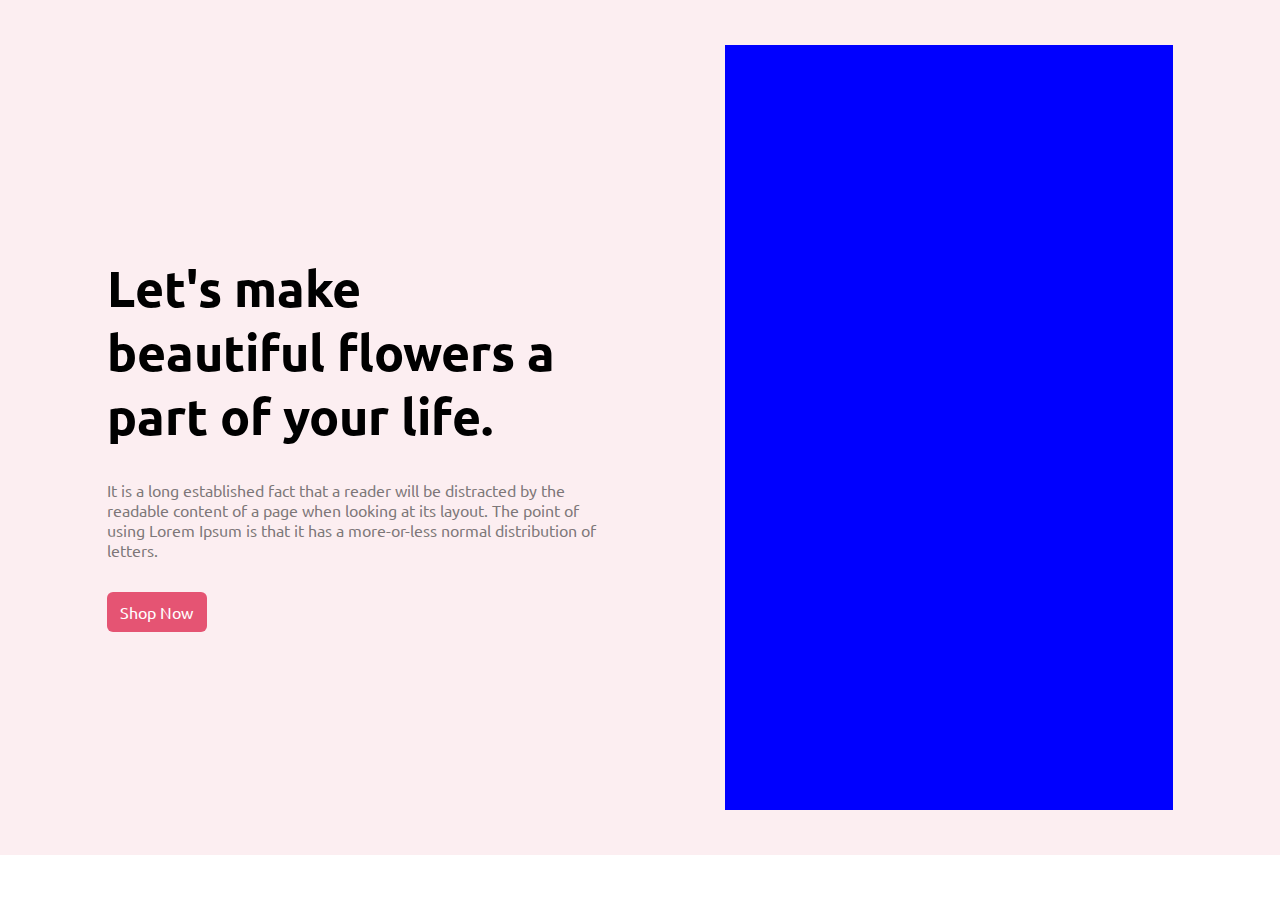
==== index.html @ 4dd1808a "header section one box completed" ====
<!DOCTYPE html>
<html lang="en">
<head>
    <meta charset="UTF-8">
    <meta name="viewport" content="width=device-width, initial-scale=1.0">
    <title>Document</title>
    <link rel="stylesheet" href="style.css">
</head>
<body>
    <!-- header starts from here -->
    <header>
        <div id="header_section">

            <div class="header_box1">
                <h1>Let's make <br> beautiful flowers a <br> part of your life.</h1>
                <p class="color_primary">It is a long established fact that a reader will be distracted by the readable content of a page when looking at its layout. The point of using Lorem Ipsum is that it has a more-or-less normal distribution of letters.</p>
                <button>Shop Now</button>
            </div>

            <div class="header_box2">

            </div>

        </div>
    </header>

    <main></main>

    <footer></footer>
</body>
</html>
---- style.css ----
/* resetting margin, padding and family */
@import url('https://fonts.googleapis.com/css2?family=Ubuntu&display=swap');
*{
    margin: 0;
    padding: 0;
    font-family: 'Ubuntu',sans-serif;
}
.color_primary{
    color: #27272799;
}

/* header_section styles */
#header_section{
    height: 95vh;
    background-color: #E554731A;
    display: flex;
    flex-direction: row;
    align-items: center;
    justify-content: space-evenly;
}
.header_box1{
    height: 70vh;
    width: 40vw;
    display: flex;
    flex-direction: column;
    justify-content: center;
}
.header_box1 h1{
    font-size: 50px;
}
.header_box1 h1,p,button{
    margin-top: 2rem;
}
.header_box1 button{
    width: 100px;
    height: 40px;
    background-color: #E55473;
    color: white;
    border: 0;
    font-size: 1rem;
    border-radius: 6px;
}
.header_box2{
    background-color: blue;
    height: 85vh;
    width: 35vw;
}
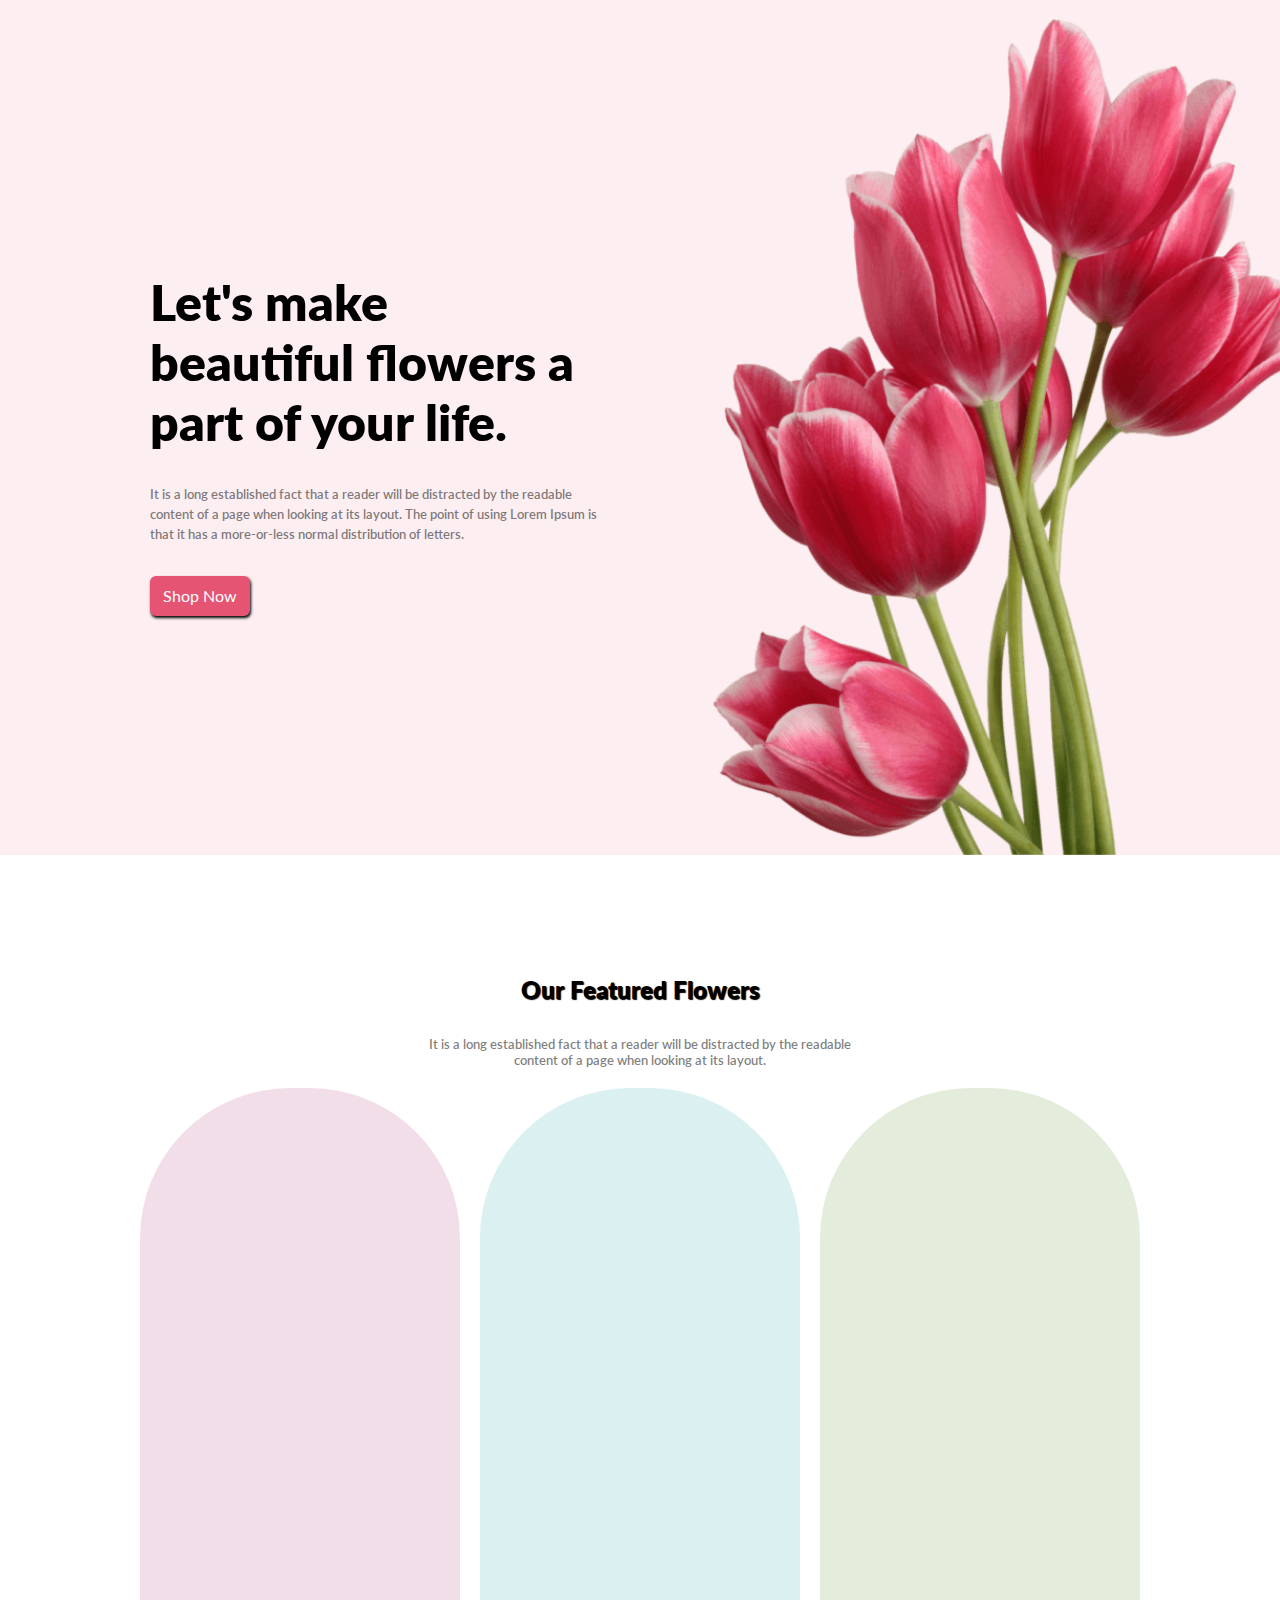
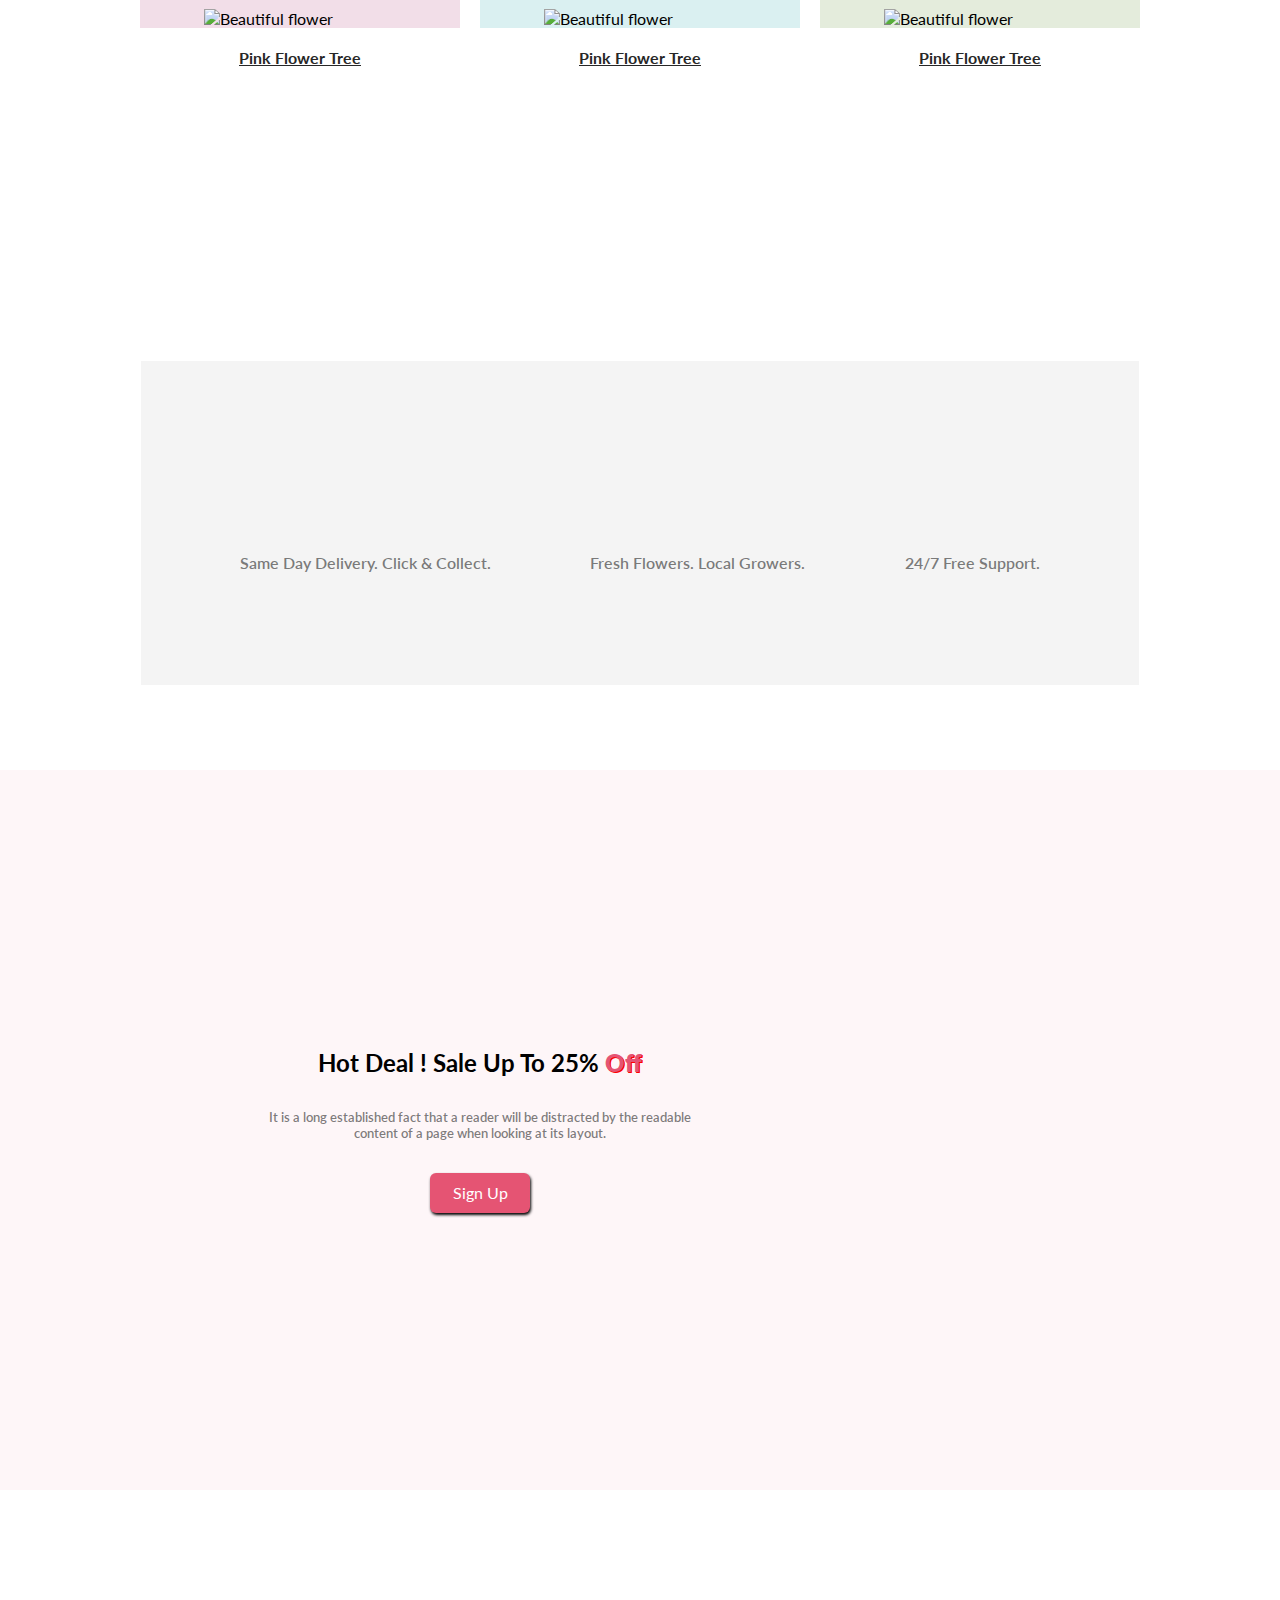
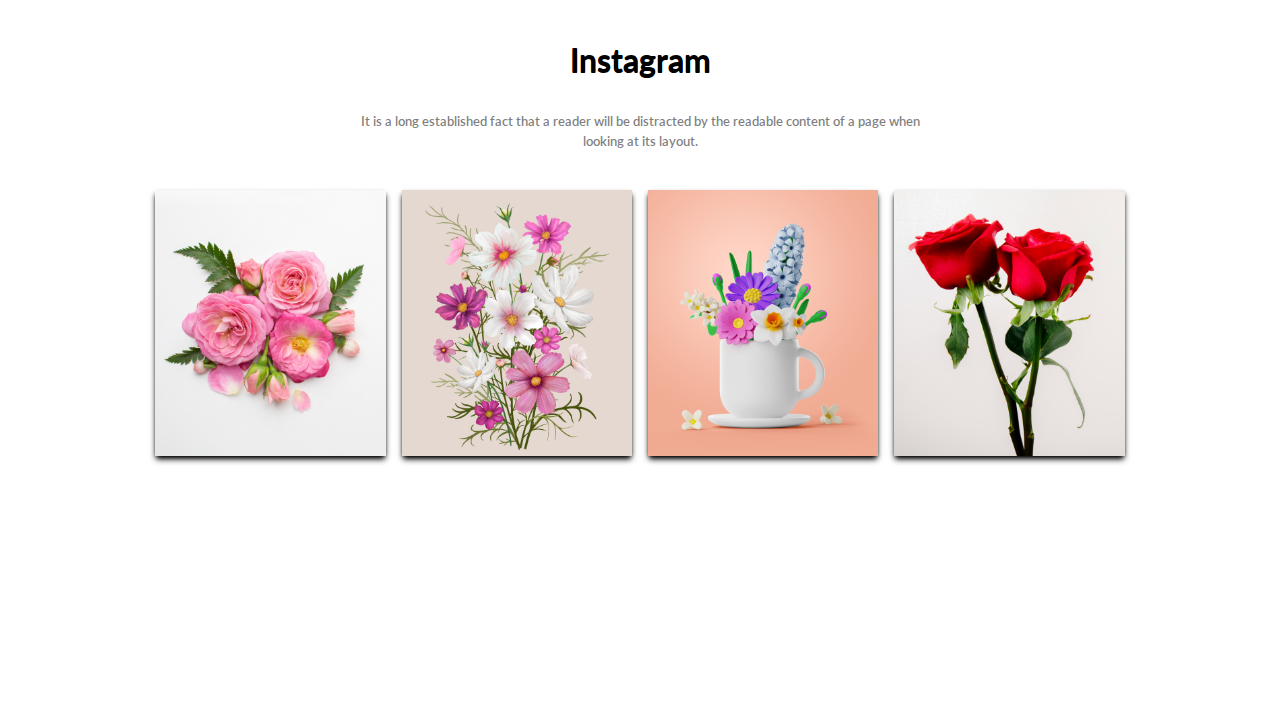
==== commit 0ef2d295: "instagram section design completed" ====
--- a/index.html
+++ b/index.html
@@ -1,11 +1,13 @@
 <!DOCTYPE html>
 <html lang="en">
+
 <head>
     <meta charset="UTF-8">
     <meta name="viewport" content="width=device-width, initial-scale=1.0">
-    <title>Document</title>
+    <title>The Flower Empire: A World of Extraordinary Blooms</title>
     <link rel="stylesheet" href="style.css">
 </head>
+
 <body>
     <!-- header starts from here -->
     <header>
@@ -13,19 +15,122 @@
 
             <div class="header_box1">
                 <h1>Let's make <br> beautiful flowers a <br> part of your life.</h1>
-                <p class="color_primary">It is a long established fact that a reader will be distracted by the readable content of a page when looking at its layout. The point of using Lorem Ipsum is that it has a more-or-less normal distribution of letters.</p>
-                <button>Shop Now</button>
+                <p class="color_primary">It is a long established fact that a reader will be distracted by the readable
+                    content of a page when looking at its layout. The point of using Lorem Ipsum is that it has a
+                    more-or-less normal distribution of letters.</p>
+                <button class="btn">Shop Now</button>
             </div>
 
             <div class="header_box2">
-
+                <img src="./flower Asset/headerimg1.png" alt="beautiful flower">
             </div>
 
         </div>
     </header>
+    <!-- header section ends here -->
 
-    <main></main>
+    <main>
+        <!-- features section starts here -->
+        <section id="features_section">
+            
+            <div class="frature_heading">
+                <h2>Our Featured Flowers</h2>
+                <p class="color_primary">It is a long established fact that a reader will be distracted by the readable
+                    content of a page when looking at its layout.</p>
+            </div>
+
+            <div class="show_flower">
+
+                <div>
+                    <div class="flower_box img_bg_one">
+                        <img src="./flower Asset/flower1.png" alt="Beautiful flower">
+                    </div>
+                    <h4>Pink Flower Tree</h4>
+                </div>
+
+                <div>
+                    <div class="flower_box img_bg_two">
+                        <img src="./flower Asset/flower2.png" alt="Beautiful flower">
+                    </div>
+                    <h4>Pink Flower Tree</h4>
+                </div>
+
+                <div>
+                    <div class="flower_box img_bg_three">
+                        <img src="./flower Asset/flower3.png" alt="Beautiful flower">
+                    </div>
+                    <h4>Pink Flower Tree</h4>
+                </div>
+
+            </div>
+
+        </section>
+        <!-- features section ends here -->
+
+        <!-- customer care section starts here -->
+        <section id="customar_care_section">
+
+            <div class="customer_care_parent">
+
+                <div class="customer_inner_div">
+                    <img src="./flower Asset/customar_care01.png" alt="">
+                    <p class="color_primary">Same Day Delivery. Click & Collect.</p>
+                </div>
+                <div class="customer_inner_div">
+                    <img src="./flower Asset/customer_care02.png" alt="">
+                    <p class="color_primary">Fresh Flowers. Local Growers.</p>
+                </div>
+                <div class="customer_inner_div">
+                    <img src="./flower Asset/customer_care03.png" alt="">
+                    <p class="color_primary">24/7 Free Support.</p>
+                </div>
+
+            </div>
+
+        </section>
+        <!-- customer care section ends here -->
+
+        <!-- hot del section starts here -->
+        <section id="hot_deal_section">
+            
+            <div class="hot_deal_box">
+                <h2>Hot Deal ! Sale Up To 25% <span class="radish_span">Off</span></h2>
+                <p class="color_primary">It is a long established fact that a reader will be distracted by the readable content of a page when looking at its layout.</p>
+                <button class="btn">Sign Up</button>
+            </div>
+            <div class="hot_deal_box2">
+                <img src="./flower Asset/hot_deal_rose.png" alt="">
+            </div>
+
+        </section>
+        <!-- hot deal section ends here -->
+
+        <section id="insta_section">
+
+            <div class="insta_header">
+                <h1>Instagram</h1>
+                <p class="color_primary">It is a long established fact that a reader will be distracted by the readable content of a page when looking at its layout.</p>
+            </div>
+
+            <div class="insta_flower_parent_box">
+                <div class="insta_flower_box">
+                    <img src="./flower Asset/insta_img01.png" alt="insta images">
+                </div>
+                <div class="insta_flower_box">
+                    <img src="./flower Asset/insta_img02.png" alt="insta images">
+                </div>
+                <div class="insta_flower_box">
+                    <img src="./flower Asset/insta_img03.png" alt="insta images">
+                </div>
+                <div class="insta_flower_box">
+                    <img src="./flower Asset/insta_img04.png" alt="insta images">
+                </div>
+            </div>
+
+        </section>
+    </main>
 
     <footer></footer>
 </body>
+
 </html>--- a/style.css
+++ b/style.css
@@ -1,47 +1,243 @@
 /* resetting margin, padding and family */
-@import url('https://fonts.googleapis.com/css2?family=Ubuntu&display=swap');
-*{
-    margin: 0;
-    padding: 0;
-    font-family: 'Ubuntu',sans-serif;
-}
-.color_primary{
-    color: #27272799;
+@import url("https://fonts.googleapis.com/css2?family=Lato&display=swap");
+* {
+  margin: 0;
+  padding: 0;
+  font-family: "Lato", sans-serif;
+}
+.color_primary {
+  color: #27272799;
+  font-weight: 600;
 }
 
 /* header_section styles */
-#header_section{
-    height: 95vh;
-    background-color: #E554731A;
-    display: flex;
-    flex-direction: row;
-    align-items: center;
-    justify-content: space-evenly;
-}
-.header_box1{
-    height: 70vh;
-    width: 40vw;
-    display: flex;
-    flex-direction: column;
-    justify-content: center;
-}
-.header_box1 h1{
-    font-size: 50px;
-}
-.header_box1 h1,p,button{
-    margin-top: 2rem;
-}
-.header_box1 button{
-    width: 100px;
-    height: 40px;
-    background-color: #E55473;
-    color: white;
-    border: 0;
-    font-size: 1rem;
-    border-radius: 6px;
-}
-.header_box2{
-    background-color: blue;
-    height: 85vh;
-    width: 35vw;
+#header_section {
+  height: 95vh;
+  background-color: #e554731a;
+  display: flex;
+  flex-direction: row;
+  align-items: center;
+  justify-content: center;
+  gap: 1.3rem;
+}
+.header_box1 {
+  height: 70vh;
+  width: 40vw;
+  display: flex;
+  flex-direction: column;
+  justify-content: center;
+}
+.header_box1 h1 {
+  font-size: 50px;
+  font-weight: 800;
+  line-height: normal;
+}
+.header_box1 h1,
+p,
+button {
+  margin-top: 2rem;
+}
+.header_box1 p{
+    font-size: small;
+    padding-right: 4rem;
+    line-height: 20px;
+}
+
+.btn {
+  width: 100px;
+  height: 40px;
+  cursor: pointer;
+  box-shadow: 1px 2px 3px black;
+  font: bold;
+  background-color: #e55473;
+  color: white;
+  border: 0;
+  font-size: 1rem;
+  border-radius: 6px;
+}
+.btn:hover {
+  color: #e55473;
+  background-color: white;
+}
+
+.header_box2 {
+  /* background-color: blue; */
+  height: 95vh;
+  width: 35vw;
+  display: flex;
+  /* align-items: end; */
+}
+.header_box2 img {
+  position: relative;
+  bottom: 0;
+  padding-top: 1rem;
+}
+/* header section styles completed */
+
+/* features_section styles */
+#features_section {
+  height: 100vh;
+  padding-top: 120px;
+}
+.frature_heading {
+  width: 40vw;
+  margin: auto;
+  text-align: center;
+}
+.frature_heading h2 {
+  font-weight: 800;
+  text-shadow: 1px 1px 1px black;
+  font-size: x-large;
+}
+.frature_heading p {
+  font-size: small;
+  padding: 0 40px;
+}
+
+.show_flower {
+  display: flex;
+  align-items: center;
+  justify-content: center;
+  gap: 20px;
+}
+.flower_box {
+  margin-top: 20px;
+  height: 60vh;
+  width: 25vw;
+  display: flex;
+  flex-direction: column;
+  align-items: center;
+  justify-content: end;
+  gap: 20px;
+  border-top-left-radius: 150px;
+  border-top-right-radius: 150px;
+}
+.flower_box img {
+  width: 15vw;
+  position: relative;
+  bottom: 0;
+}
+
+/* fixing background color of images */
+.img_bg_one {
+  background-color: #a7216226;
+}
+.img_bg_two {
+  background-color: #0597a026;
+}
+.img_bg_three {
+  background-color: #477d1126;
+}
+.show_flower h4 {
+  margin-top: 20px;
+  text-align: center;
+  text-decoration: underline;
+  color: #272727;
+  font-weight: 700;
+  cursor: pointer;
+}
+/* features esction completed */
+
+/* customar_care_section starts form here */
+#customar_care_section {
+  height: 55vh;
+  display: flex;
+  align-items: center;
+  justify-content: center;
+}
+.customer_care_parent {
+  height: 36vh;
+  width: 78vw;
+  background-color: #2727270d;
+  display: flex;
+  flex-direction: row;
+  align-items: center;
+  justify-content: space-evenly;
+}
+.customer_care_parent img {
+  height: 5vw;
+}
+.customer_inner_div {
+  display: flex;
+  flex-direction: column;
+  align-items: center;
+  justify-content: center;
+}
+.customer_inner_div p {
+  margin-top: 16px;
+}
+/* customer care section design completed */
+
+/* hot_deal_section starts here */
+#hot_deal_section {
+  background-color: #e554730d;
+  height: 80vh;
+  display: flex;
+  flex-direction: row;
+  align-items: center;
+  justify-content: center;
+  gap: 4rem;
+}
+.hot_deal_box {
+  height: 45vh;
+  width: 35vw;
+  display: flex;
+  flex-direction: column;
+  align-items: center;
+  justify-content: center;
+  text-align: center;
+}
+.hot_deal_box p{
+    font-size: small;
+}
+.hot_deal_box2 {
+  height: 48vh;
+  width: 20vw;
+}
+.hot_deal_box2 img{
+    height: 48vh;
+}
+.radish_span{
+    color: #E55473;
+    font-weight: 800;
+    text-shadow: 0.5px 0.5px 0.5px red;
+}
+
+
+/* insta_section styles */
+#insta_section{
+  height: 92vh;
+  display: flex;
+  flex-direction: column;
+  align-items: center;
+  justify-content: center;
+  gap: 2.4rem;
+}
+
+.insta_header{
+  display: flex;
+  flex-direction: column;
+  text-align: center;
+}
+.insta_header h1{
+  text-shadow: 0.5px 0.5px 0.5px black;
+}
+.insta_header p{
+  padding: 0 360px;
+  font-size: small;
+  line-height: 20px;
+}
+
+.insta_flower_parent_box{
+  display: flex;
+  flex-direction: row;
+  gap: 1rem;
+}
+.insta_flower_box{
+  width: 18vw;
+  height: 42vh;
+}
+.insta_flower_box img{
+  width: 18vw;
+  box-shadow: 0 4px 6px -1px black, 0 2px 4px -2px black;
 }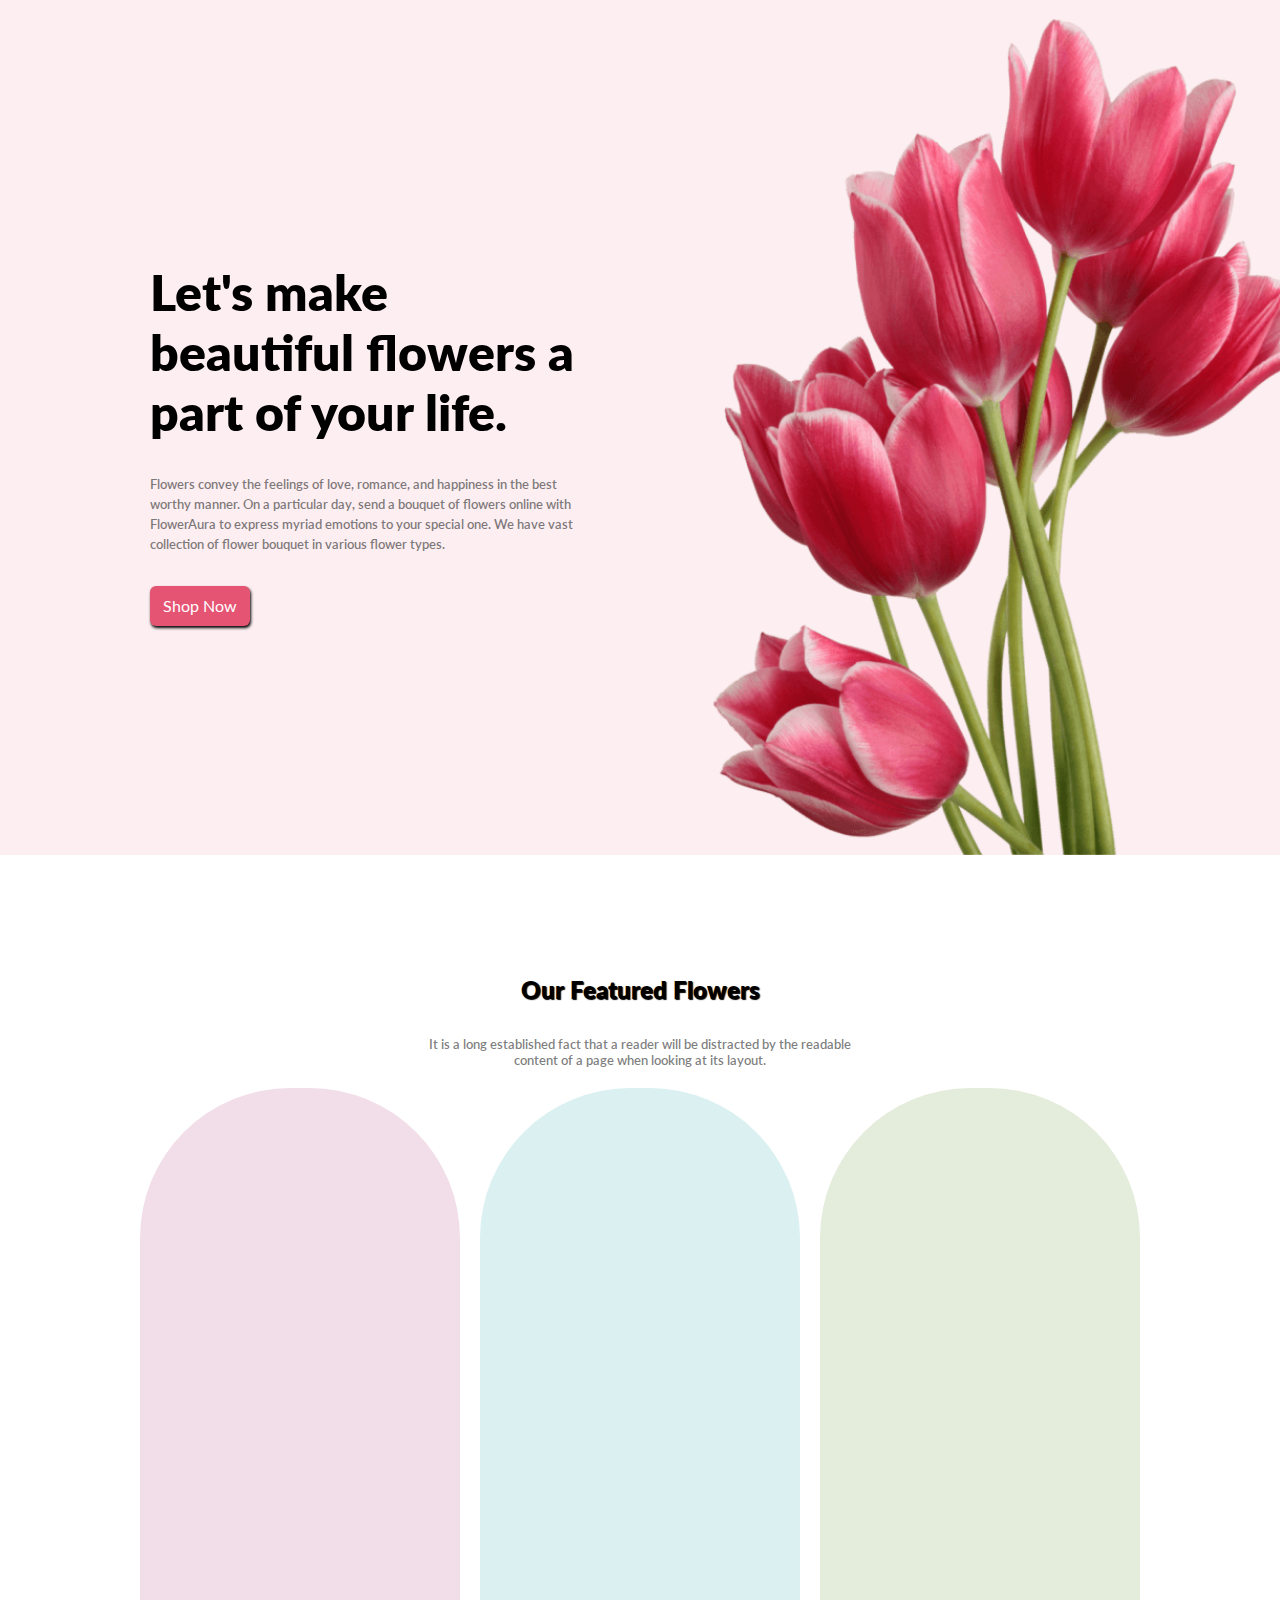
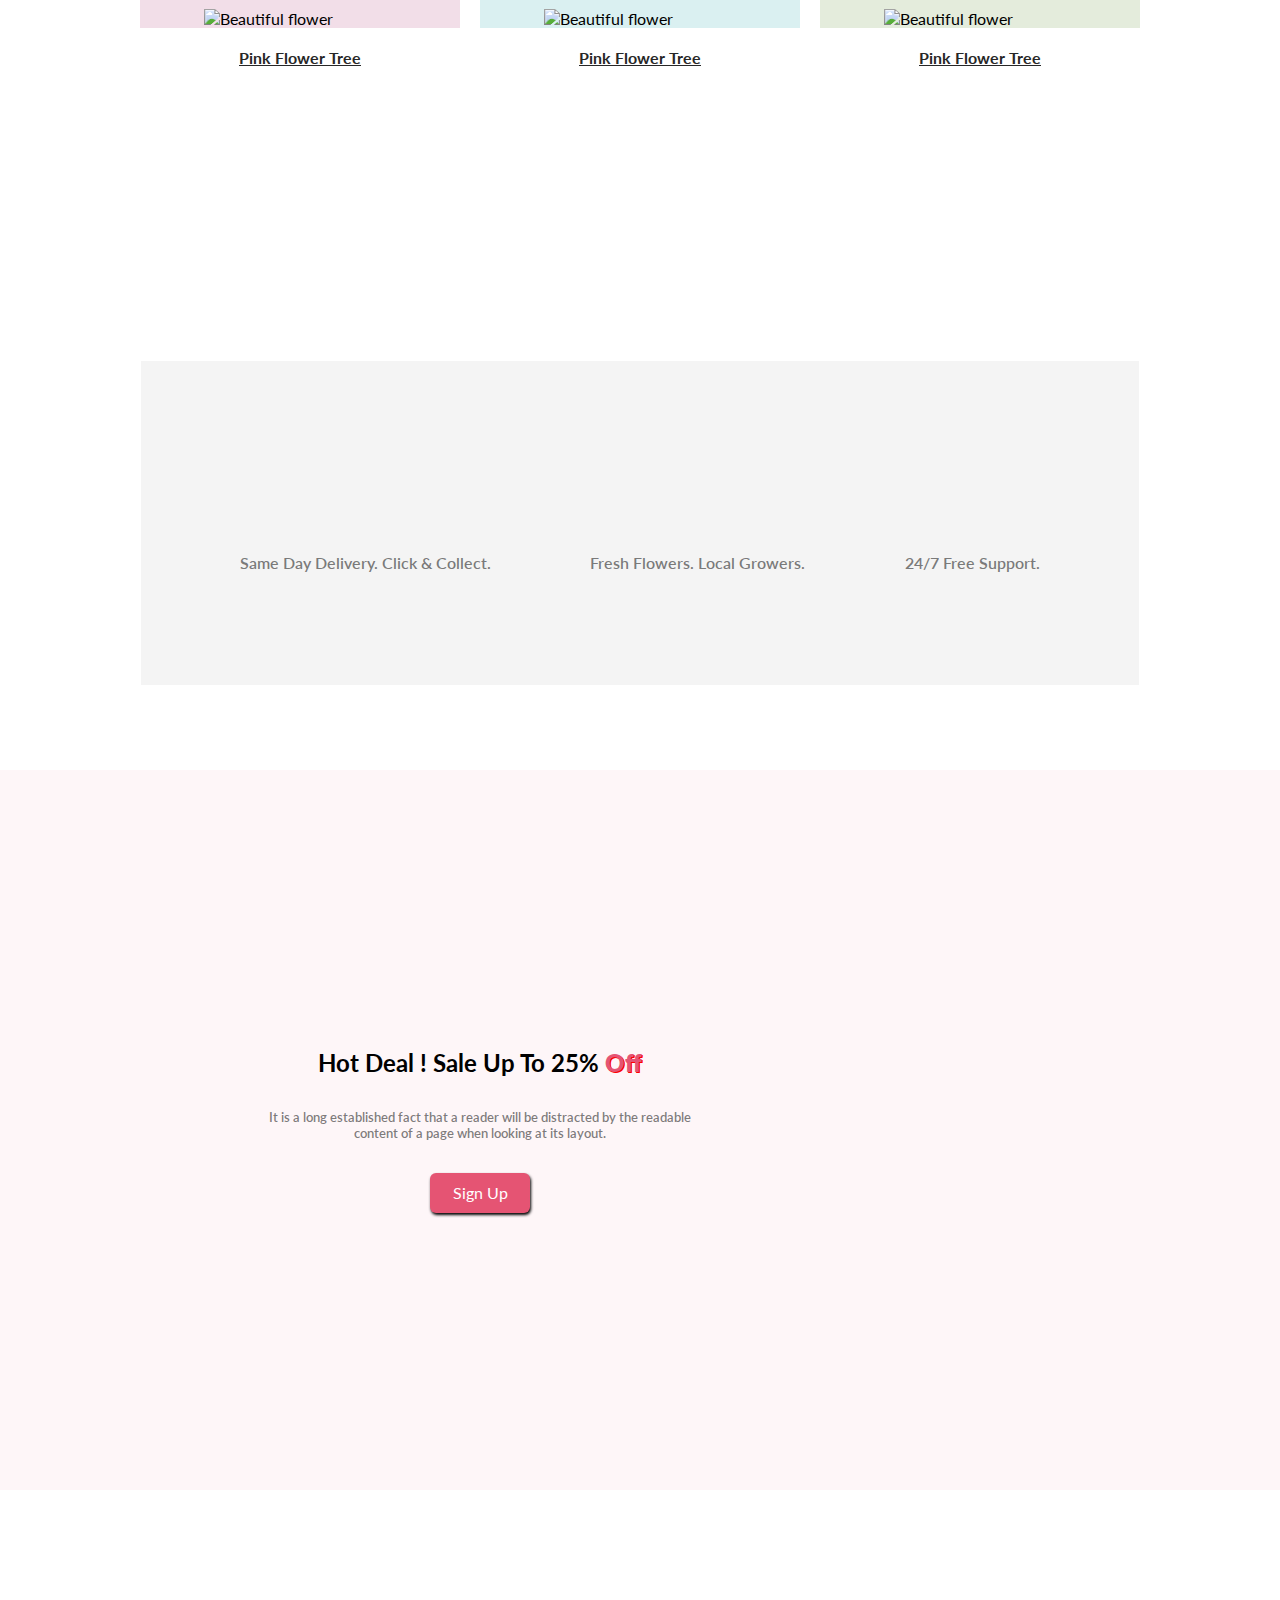
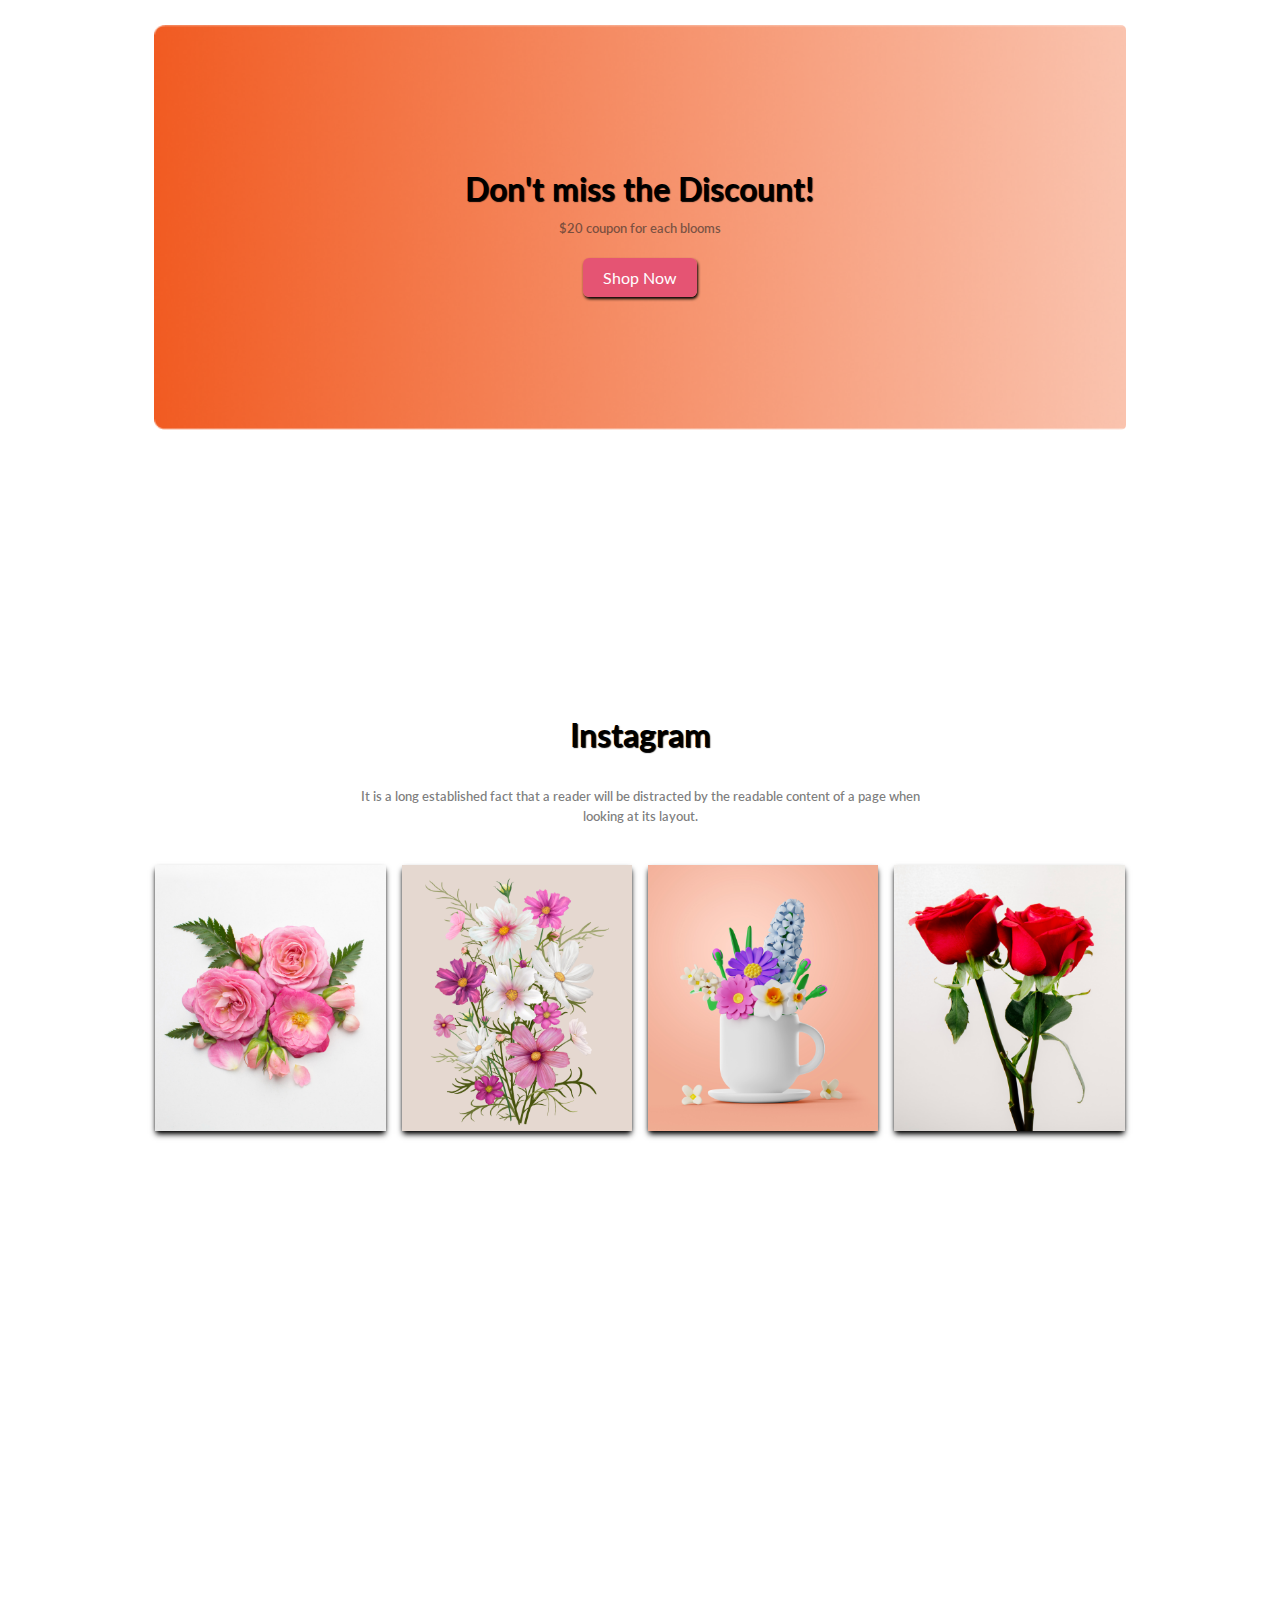
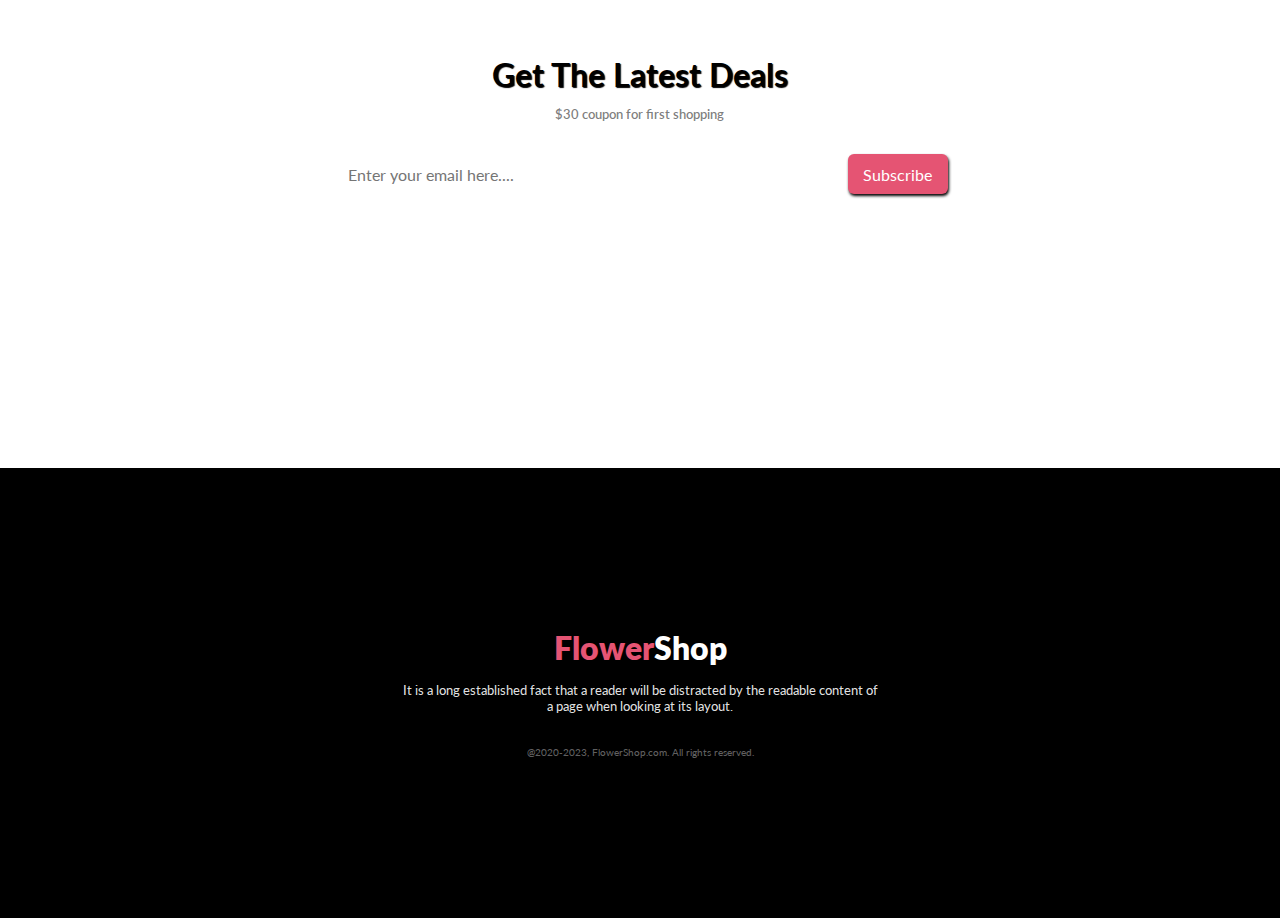
==== commit 58e9944a: "optional section added" ====
--- a/index.html
+++ b/index.html
@@ -15,9 +15,7 @@
 
             <div class="header_box1">
                 <h1>Let's make <br> beautiful flowers a <br> part of your life.</h1>
-                <p class="color_primary">It is a long established fact that a reader will be distracted by the readable
-                    content of a page when looking at its layout. The point of using Lorem Ipsum is that it has a
-                    more-or-less normal distribution of letters.</p>
+                <p class="color_primary">Flowers convey the feelings of love, romance, and happiness in the best worthy manner. On a particular day, send a bouquet of flowers online with FlowerAura to express myriad emotions to your special one. We have vast collection of flower bouquet in various flower types.</p>
                 <button class="btn">Shop Now</button>
             </div>
 
@@ -105,6 +103,23 @@
         </section>
         <!-- hot deal section ends here -->
 
+                <!-- my own optional section starts here -->
+                <section id="optional_section">
+
+                    <div class="optional_section_info">
+                        <div class="latest_sec_header">
+                            <h1>Don't miss the Discount!</h1>
+                            <p class="color_primary">$20 coupon for each blooms</p>
+                        </div>
+                        <div class="latest_deal_inputs shop_parent">
+                            <a class="shop_btn" href="shop.html" target="_blank">Shop Now</a>
+                        </div>
+                    </div>
+                    
+                </section>
+                <!-- my own optional section ends here -->
+
+        <!-- insta_section starts here -->
         <section id="insta_section">
 
             <div class="insta_header">
@@ -128,9 +143,34 @@
             </div>
 
         </section>
+        <!-- insta_section ends here -->
+
+        <!-- latest deal section starts here -->
+        <section id="latest_deal_section">
+
+            <div class="latest_section_info">
+                <div class="latest_sec_header">
+                    <h1>Get The Latest Deals</h1>
+                    <p class="color_primary">$30 coupon for first shopping</p>
+                </div>
+                <div class="latest_deal_inputs">
+                    <input type="email" name="" id="" placeholder="Enter your email here....">
+                    <button class="btn">Subscribe</button>
+                </div>
+            </div>
+            
+        </section>
+        <!-- latest deal section ends here -->
+
     </main>
 
-    <footer></footer>
+    <!-- footer section starts here -->
+    <footer id="footer_section">
+        <h1><span class="footer_span">Flower</span>Shop</h1>
+        <p class="footer_desc_para">It is a long established fact that a reader will be distracted by the readable content of a page when looking at its layout.</p>
+        <p class="copyright_warn">@2020-2023, FlowerShop.com. All rights reserved. </p>
+    </footer>
+    <!-- footer section ends here -->
 </body>
 
 </html>--- a/style.css
+++ b/style.css
@@ -220,7 +220,7 @@
   text-align: center;
 }
 .insta_header h1{
-  text-shadow: 0.5px 0.5px 0.5px black;
+  text-shadow: 1px 1px 1px black;
 }
 .insta_header p{
   padding: 0 360px;
@@ -240,4 +240,112 @@
 .insta_flower_box img{
   width: 18vw;
   box-shadow: 0 4px 6px -1px black, 0 2px 4px -2px black;
+}
+/* insta section design complete here */
+
+/* latest_deal_section starts here */
+#latest_deal_section{
+  height: 75vh;
+  display: flex;
+  align-items: center;
+  justify-content: center;
+}
+.latest_section_info{
+  height: 45vh;
+  width: 76vw;
+  background-image: url('./bg-img/background.png');
+  background-repeat: no-repeat;
+  background-size: cover;
+  border-radius: 5px;
+  display: flex;
+  flex-direction: column;
+  align-items: center;
+  justify-content: center;
+}
+.latest_sec_header h1{
+  text-shadow: 1px 1px 1px black;
+}
+.latest_sec_header p{
+  font-size: small;
+  text-align: center;
+  margin-top: 12px;
+}
+.latest_deal_inputs input[type="email"]{
+  background-color: white;
+  width: 38vw;
+  height: 7vh;
+  border: 0;
+  border-radius: 5px;
+  margin-right: 0.6rem;
+  padding-left: 1rem;
+  font-size: 16px;
+  font-weight: 400;
+}
+/* latest deal section design completed */
+
+/* footer section styles start here */
+#footer_section{
+  background-color: black;
+  color: white;
+  height: 50vh;
+  display: flex;
+  flex-direction: column;
+  align-items: center;
+  justify-content: center;
+  text-align: center;
+}
+#footer_section h1{
+  font-weight: 800;
+}
+.footer_desc_para{
+  margin-top: 15px;
+  font-size: small;
+  padding: 0 400px;
+  color: rgba(255, 255, 255, 0.90);
+}
+.footer_span{
+  color: #E55473;
+}
+
+.copyright_warn{
+  font-size: x-small;
+  font-weight: 400;
+  color: rgba(255, 255, 255, 0.40);
+}
+/* footer section design completed */
+
+
+/* my own section design */
+#optional_section{
+  height: 75vh;
+  display: flex;
+  align-items: center;
+  justify-content: center;
+}
+.optional_section_info{
+  height: 45vh;
+  width: 76vw;
+  background-image:url('./bg-img/gradient2.png'), url('./bg-img/background.png');
+  background-repeat: no-repeat;
+  background-size: cover;
+  border-radius: 5px;
+  display: flex;
+  flex-direction: column;
+  align-items: center;
+  justify-content: center;
+}
+.shop_parent{
+  margin-top: 2rem;
+}
+.shop_btn{
+  background-color: #e55473;
+  text-decoration: none;
+  padding: 10px 20px;
+  color: white;
+  border-radius: 6px;
+  box-shadow: 1px 2px 3px black;
+}
+.shop_btn:hover {
+  color: #e55473;
+  background-color: white;
 }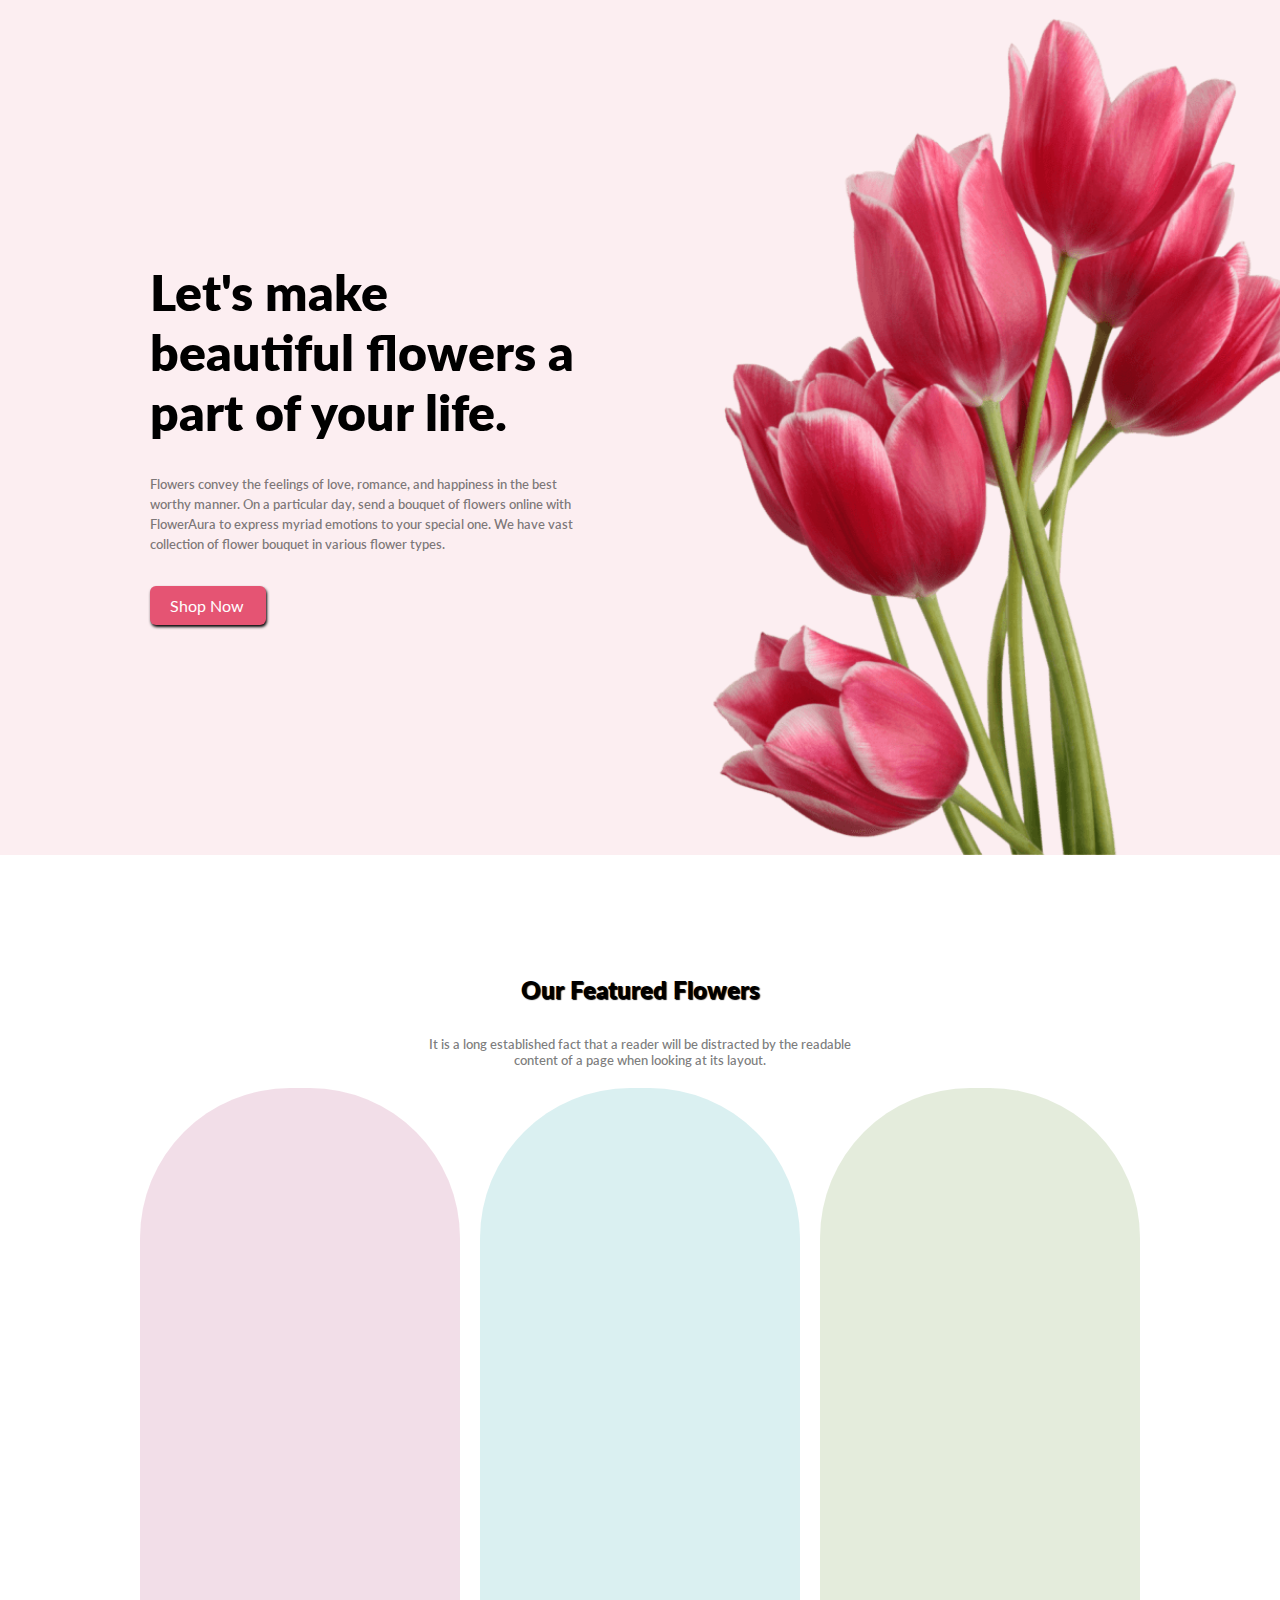
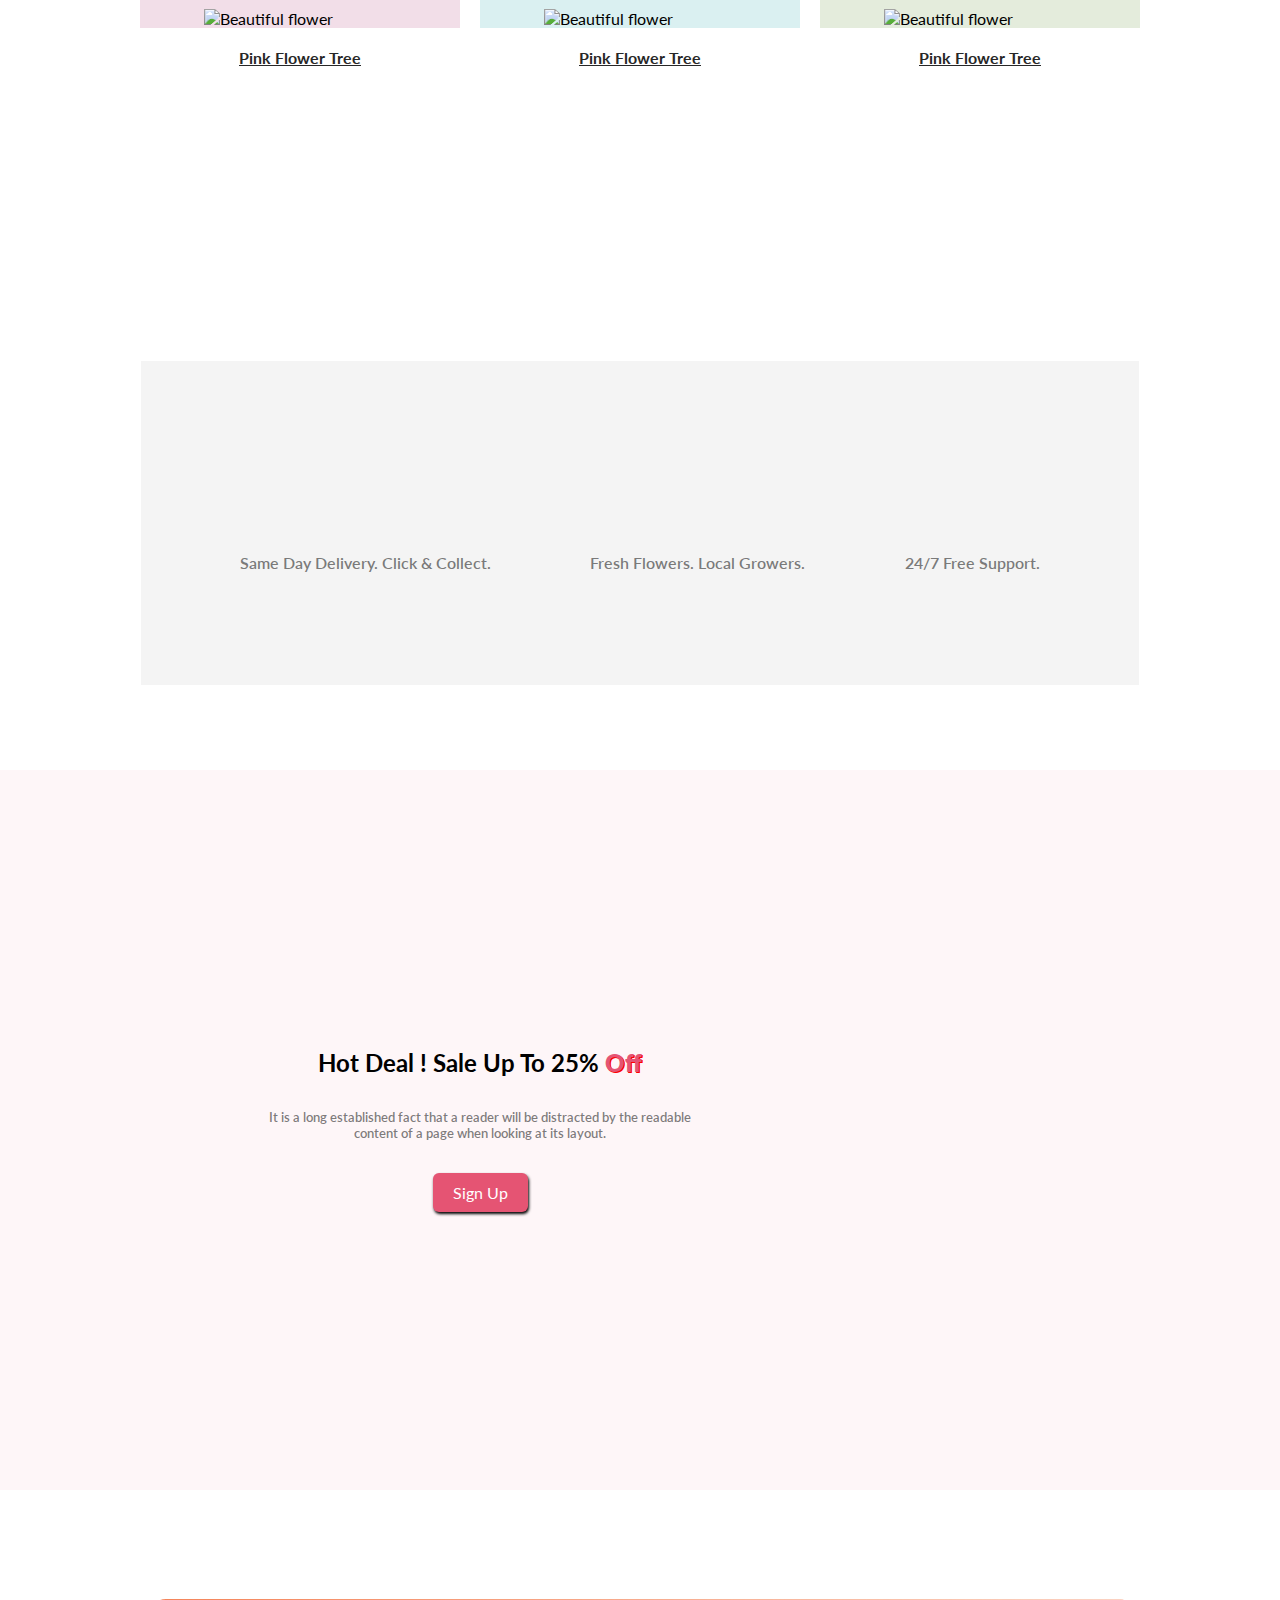
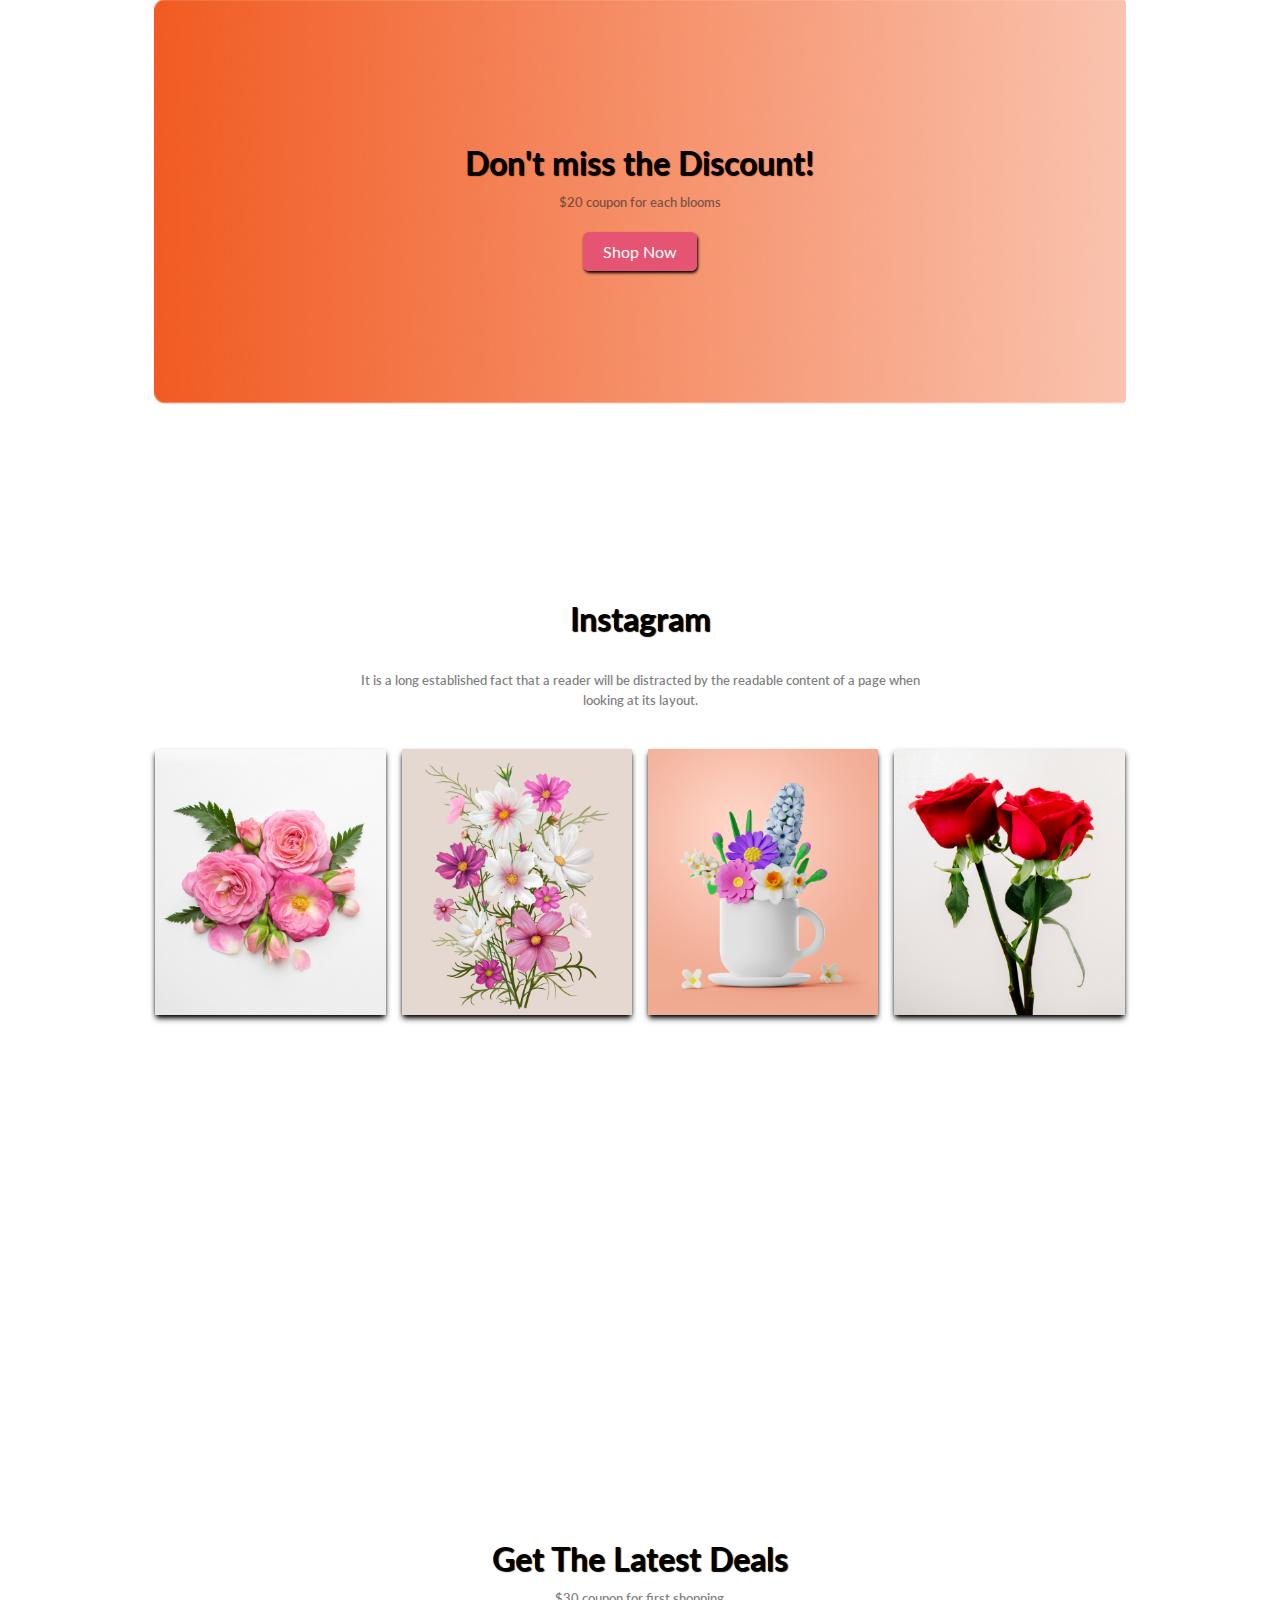
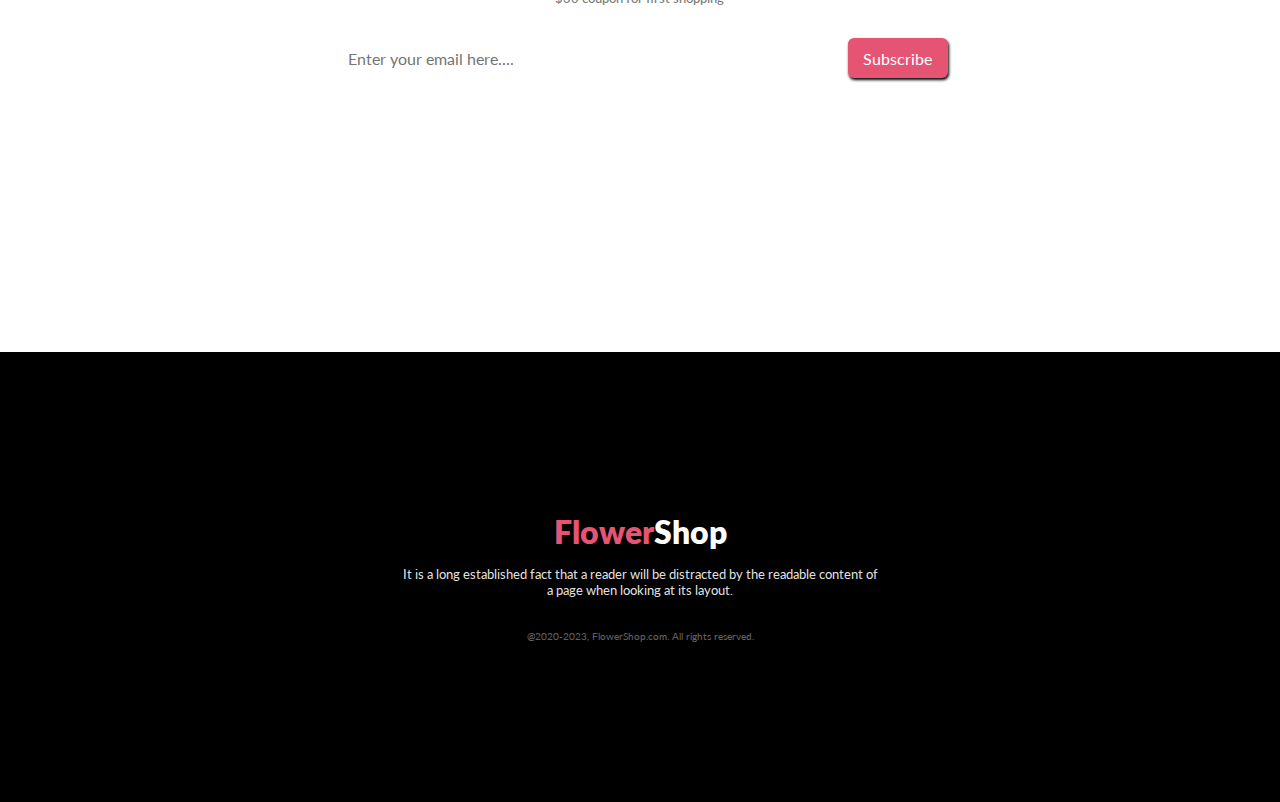
==== commit e9765766: "fixed some button issues" ====
--- a/index.html
+++ b/index.html
@@ -6,6 +6,7 @@
     <meta name="viewport" content="width=device-width, initial-scale=1.0">
     <title>The Flower Empire: A World of Extraordinary Blooms</title>
     <link rel="stylesheet" href="style.css">
+    <link rel="shortcut icon" href="./flower Asset/hot_deal_rose.png" type="image/x-icon">
 </head>
 
 <body>
@@ -15,8 +16,10 @@
 
             <div class="header_box1">
                 <h1>Let's make <br> beautiful flowers a <br> part of your life.</h1>
-                <p class="color_primary">Flowers convey the feelings of love, romance, and happiness in the best worthy manner. On a particular day, send a bouquet of flowers online with FlowerAura to express myriad emotions to your special one. We have vast collection of flower bouquet in various flower types.</p>
-                <button class="btn">Shop Now</button>
+                <p class="color_primary">Flowers convey the feelings of love, romance, and happiness in the best worthy
+                    manner. On a particular day, send a bouquet of flowers online with FlowerAura to express myriad
+                    emotions to your special one. We have vast collection of flower bouquet in various flower types.</p>
+                <a class="shop_btn shop_btn_bug2" href="shop.html">Shop Now</a>
             </div>
 
             <div class="header_box2">
@@ -30,7 +33,7 @@
     <main>
         <!-- features section starts here -->
         <section id="features_section">
-            
+
             <div class="frature_heading">
                 <h2>Our Featured Flowers</h2>
                 <p class="color_primary">It is a long established fact that a reader will be distracted by the readable
@@ -90,11 +93,12 @@
 
         <!-- hot del section starts here -->
         <section id="hot_deal_section">
-            
+
             <div class="hot_deal_box">
                 <h2>Hot Deal ! Sale Up To 25% <span class="radish_span">Off</span></h2>
-                <p class="color_primary">It is a long established fact that a reader will be distracted by the readable content of a page when looking at its layout.</p>
-                <button class="btn">Sign Up</button>
+                <p class="color_primary">It is a long established fact that a reader will be distracted by the readable
+                    content of a page when looking at its layout.</p>
+                <a class="shop_btn shop_btn_bug" href="form.html">Sign Up</a>
             </div>
             <div class="hot_deal_box2">
                 <img src="./flower Asset/hot_deal_rose.png" alt="">
@@ -103,28 +107,29 @@
         </section>
         <!-- hot deal section ends here -->
 
-                <!-- my own optional section starts here -->
-                <section id="optional_section">
+        <!-- my own optional section starts here -->
+        <section id="optional_section">
 
-                    <div class="optional_section_info">
-                        <div class="latest_sec_header">
-                            <h1>Don't miss the Discount!</h1>
-                            <p class="color_primary">$20 coupon for each blooms</p>
-                        </div>
-                        <div class="latest_deal_inputs shop_parent">
-                            <a class="shop_btn" href="shop.html" target="_blank">Shop Now</a>
-                        </div>
-                    </div>
-                    
-                </section>
-                <!-- my own optional section ends here -->
+            <div class="optional_section_info">
+                <div class="latest_sec_header">
+                    <h1>Don't miss the Discount!</h1>
+                    <p class="color_primary">$20 coupon for each blooms</p>
+                </div>
+                <div class="latest_deal_inputs shop_parent">
+                    <a class="shop_btn" href="shop.html" target="_blank">Shop Now</a>
+                </div>
+            </div>
+
+        </section>
+        <!-- my own optional section ends here -->
 
         <!-- insta_section starts here -->
         <section id="insta_section">
 
             <div class="insta_header">
                 <h1>Instagram</h1>
-                <p class="color_primary">It is a long established fact that a reader will be distracted by the readable content of a page when looking at its layout.</p>
+                <p class="color_primary">It is a long established fact that a reader will be distracted by the readable
+                    content of a page when looking at its layout.</p>
             </div>
 
             <div class="insta_flower_parent_box">
@@ -158,7 +163,7 @@
                     <button class="btn">Subscribe</button>
                 </div>
             </div>
-            
+
         </section>
         <!-- latest deal section ends here -->
 
@@ -167,7 +172,8 @@
     <!-- footer section starts here -->
     <footer id="footer_section">
         <h1><span class="footer_span">Flower</span>Shop</h1>
-        <p class="footer_desc_para">It is a long established fact that a reader will be distracted by the readable content of a page when looking at its layout.</p>
+        <p class="footer_desc_para">It is a long established fact that a reader will be distracted by the readable
+            content of a page when looking at its layout.</p>
         <p class="copyright_warn">@2020-2023, FlowerShop.com. All rights reserved. </p>
     </footer>
     <!-- footer section ends here -->
--- a/style.css
+++ b/style.css
@@ -317,7 +317,8 @@
 
 /* my own section design */
 #optional_section{
-  height: 75vh;
+  padding-top: 4rem;
+  height: 55vh;
   display: flex;
   align-items: center;
   justify-content: center;
@@ -348,4 +349,11 @@
 .shop_btn:hover {
   color: #e55473;
   background-color: white;
+}
+.shop_btn_bug{
+  margin-top: 2rem;
+}
+.shop_btn_bug2{
+  margin-top: 2rem;
+  width: 6vw;
 }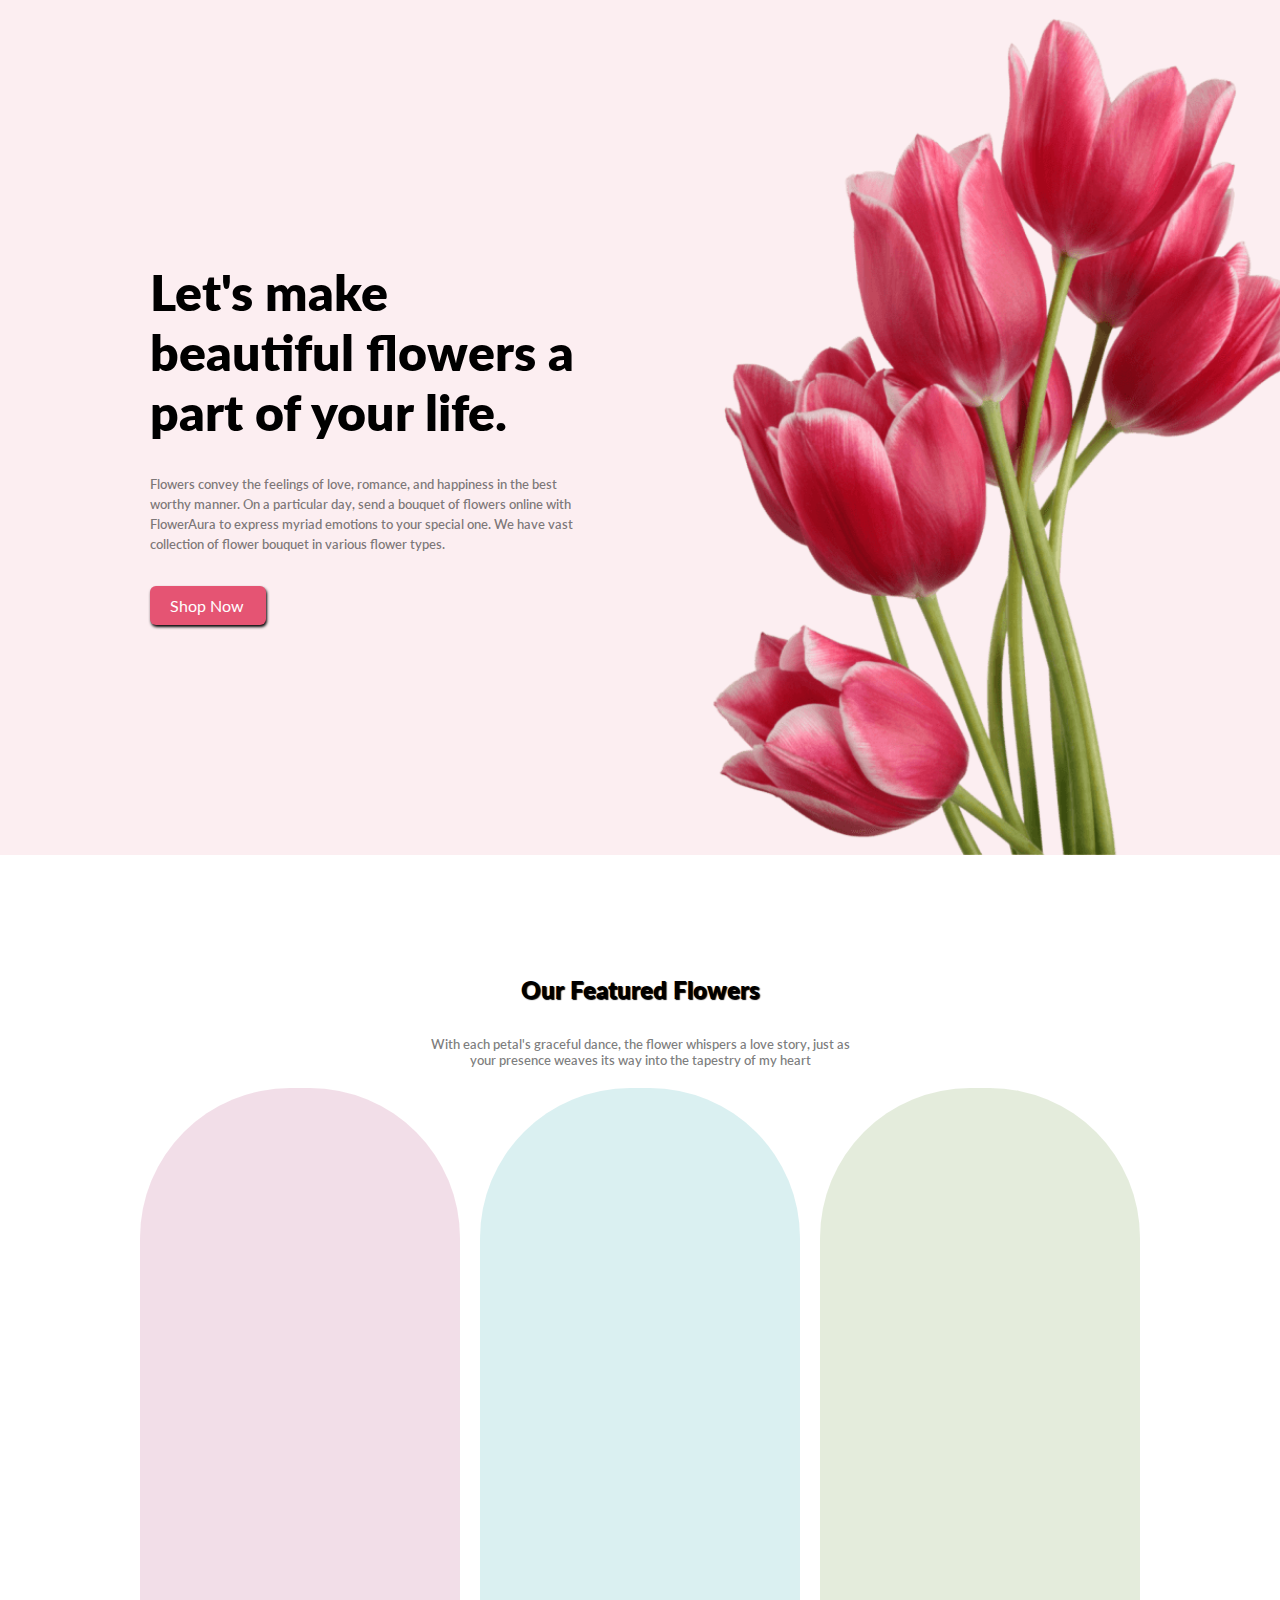
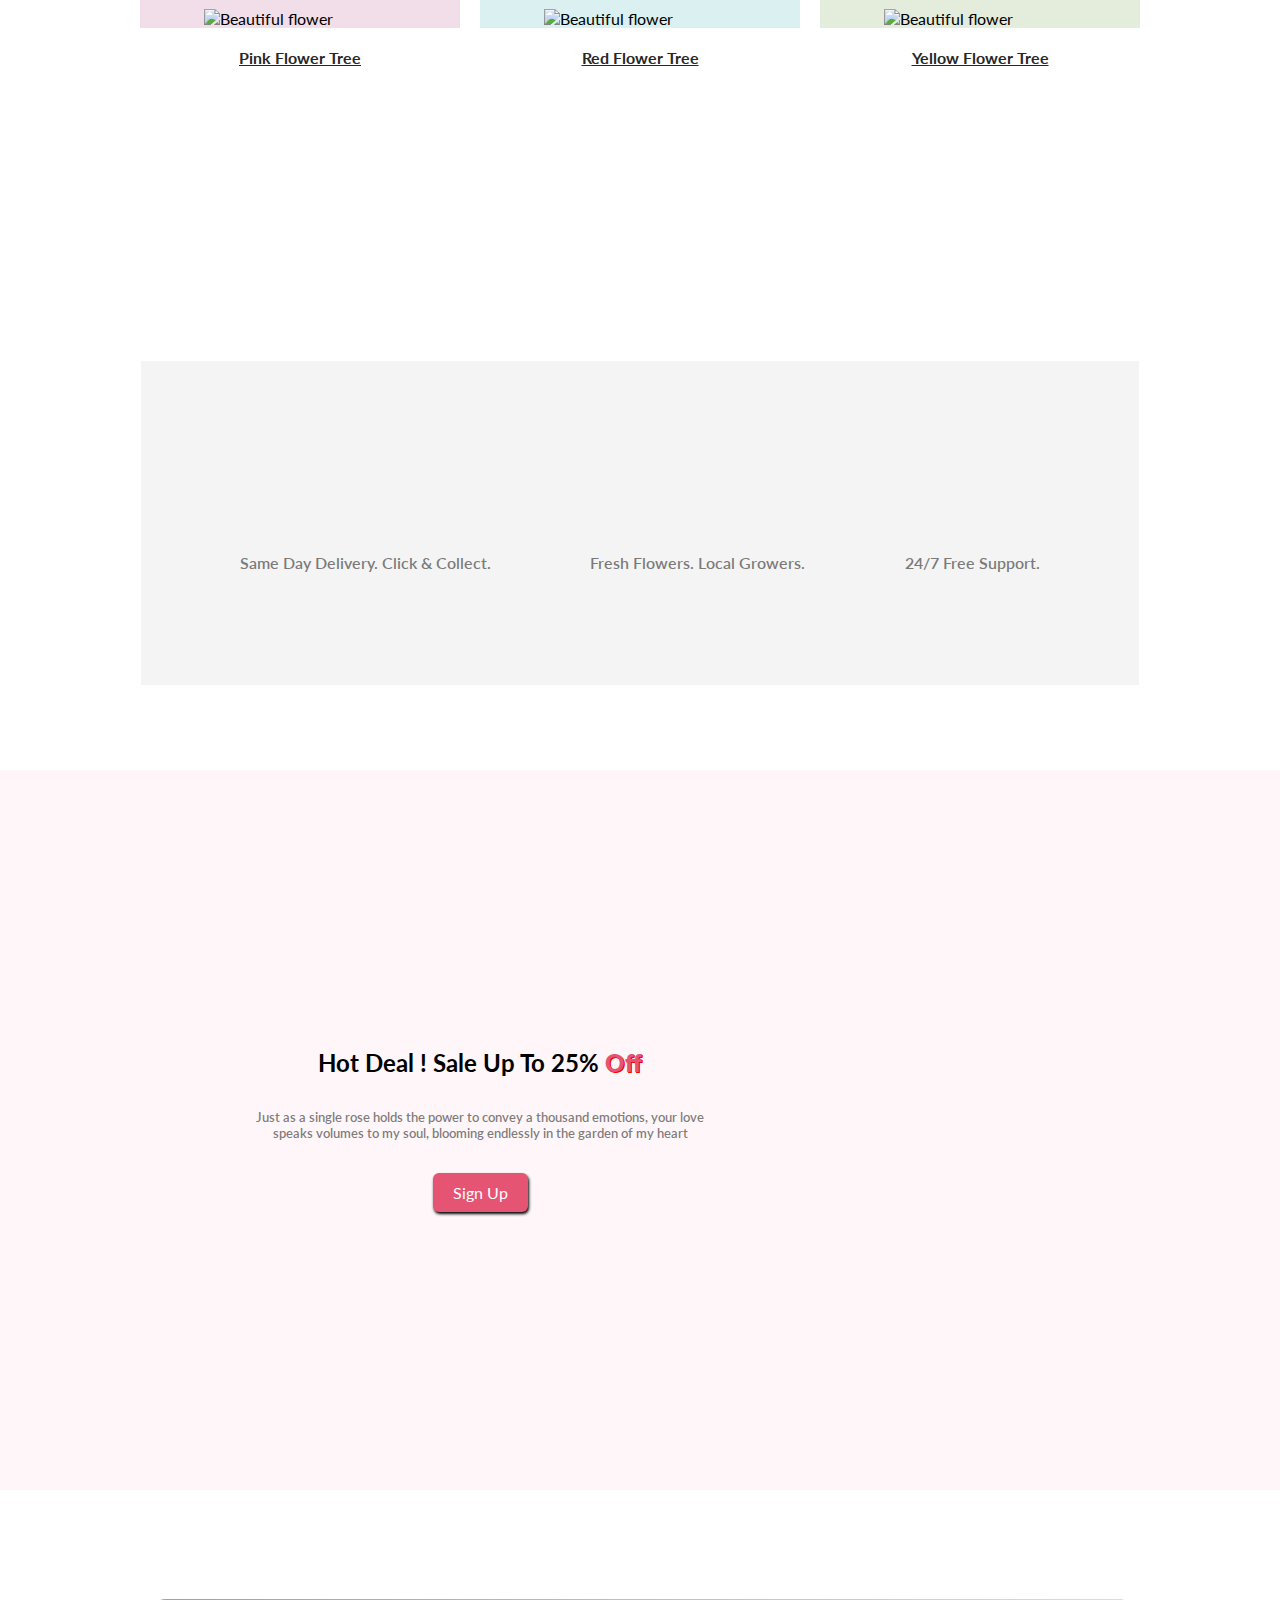
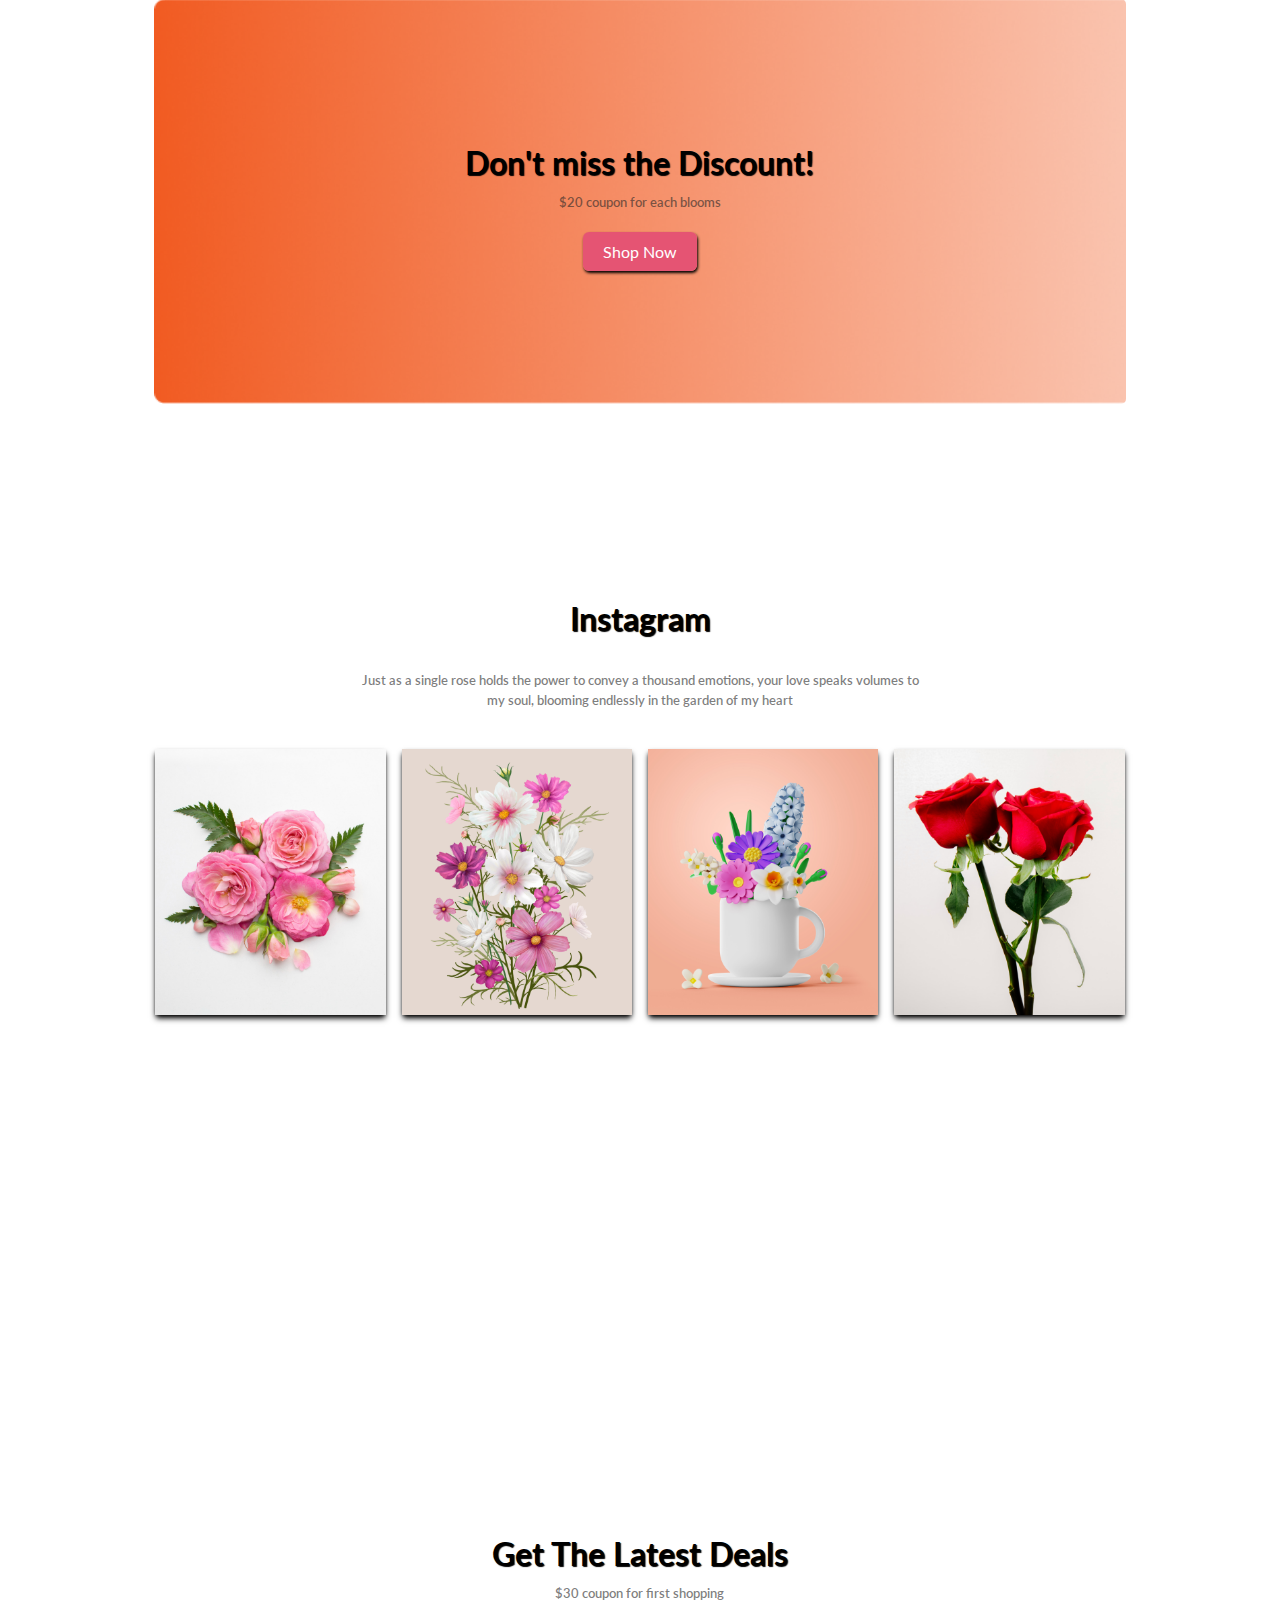
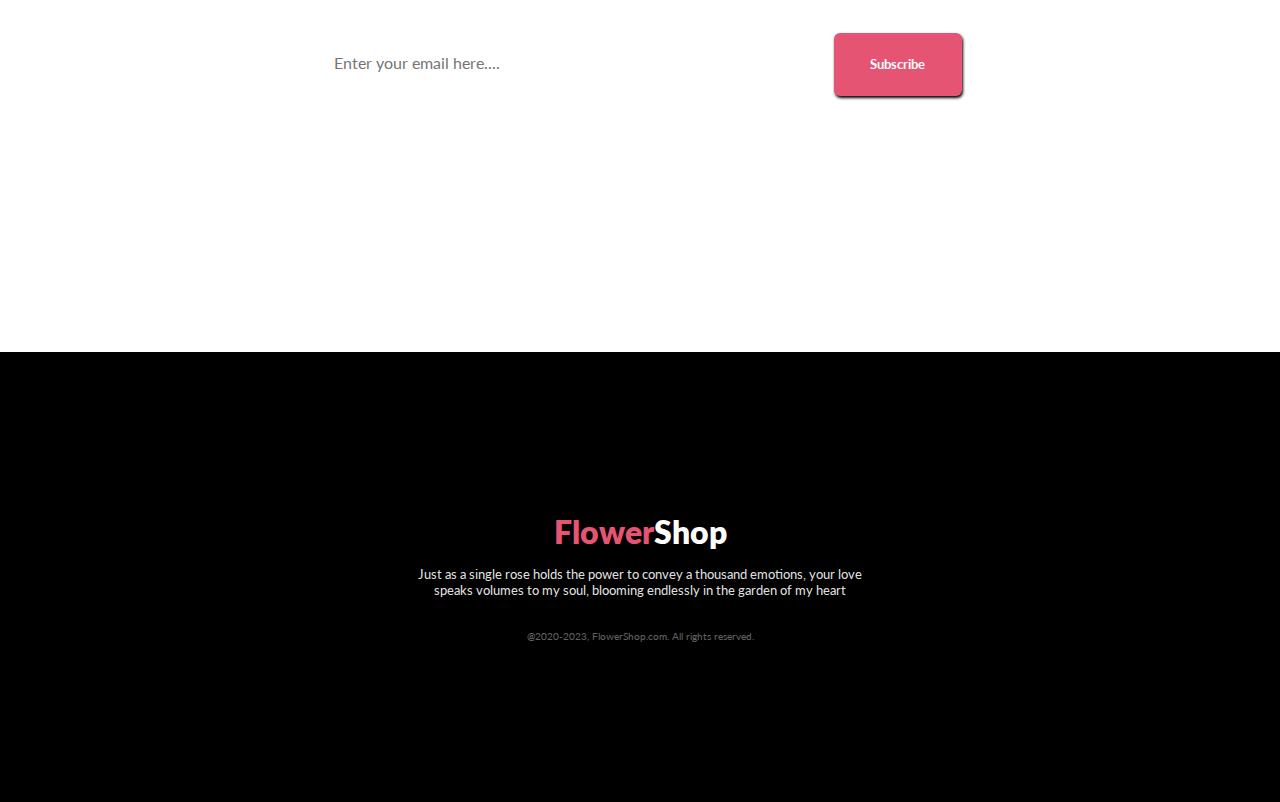
==== commit 5b3328fc: "content updated" ====
--- a/index.html
+++ b/index.html
@@ -36,8 +36,7 @@
 
             <div class="frature_heading">
                 <h2>Our Featured Flowers</h2>
-                <p class="color_primary">It is a long established fact that a reader will be distracted by the readable
-                    content of a page when looking at its layout.</p>
+                <p class="color_primary">With each petal's graceful dance, the flower whispers a love story, just as your presence weaves its way into the tapestry of my heart</p>
             </div>
 
             <div class="show_flower">
@@ -53,14 +52,14 @@
                     <div class="flower_box img_bg_two">
                         <img src="./flower Asset/flower2.png" alt="Beautiful flower">
                     </div>
-                    <h4>Pink Flower Tree</h4>
+                    <h4>Red Flower Tree</h4>
                 </div>
 
                 <div>
                     <div class="flower_box img_bg_three">
                         <img src="./flower Asset/flower3.png" alt="Beautiful flower">
                     </div>
-                    <h4>Pink Flower Tree</h4>
+                    <h4>Yellow Flower Tree</h4>
                 </div>
 
             </div>
@@ -96,8 +95,7 @@
 
             <div class="hot_deal_box">
                 <h2>Hot Deal ! Sale Up To 25% <span class="radish_span">Off</span></h2>
-                <p class="color_primary">It is a long established fact that a reader will be distracted by the readable
-                    content of a page when looking at its layout.</p>
+                <p class="color_primary">Just as a single rose holds the power to convey a thousand emotions, your love speaks volumes to my soul, blooming endlessly in the garden of my heart</p>
                 <a class="shop_btn shop_btn_bug" href="form.html">Sign Up</a>
             </div>
             <div class="hot_deal_box2">
@@ -128,8 +126,7 @@
 
             <div class="insta_header">
                 <h1>Instagram</h1>
-                <p class="color_primary">It is a long established fact that a reader will be distracted by the readable
-                    content of a page when looking at its layout.</p>
+                <p class="color_primary">Just as a single rose holds the power to convey a thousand emotions, your love speaks volumes to my soul, blooming endlessly in the garden of my heart</p>
             </div>
 
             <div class="insta_flower_parent_box">
@@ -172,8 +169,7 @@
     <!-- footer section starts here -->
     <footer id="footer_section">
         <h1><span class="footer_span">Flower</span>Shop</h1>
-        <p class="footer_desc_para">It is a long established fact that a reader will be distracted by the readable
-            content of a page when looking at its layout.</p>
+        <p class="footer_desc_para">Just as a single rose holds the power to convey a thousand emotions, your love speaks volumes to my soul, blooming endlessly in the garden of my heart</p>
         <p class="copyright_warn">@2020-2023, FlowerShop.com. All rights reserved. </p>
     </footer>
     <!-- footer section ends here -->
--- a/style.css
+++ b/style.css
@@ -41,23 +41,6 @@
     font-size: small;
     padding-right: 4rem;
     line-height: 20px;
-}
-
-.btn {
-  width: 100px;
-  height: 40px;
-  cursor: pointer;
-  box-shadow: 1px 2px 3px black;
-  font: bold;
-  background-color: #e55473;
-  color: white;
-  border: 0;
-  font-size: 1rem;
-  border-radius: 6px;
-}
-.btn:hover {
-  color: #e55473;
-  background-color: white;
 }
 
 .header_box2 {
@@ -261,6 +244,21 @@
   flex-direction: column;
   align-items: center;
   justify-content: center;
+}
+.btn{
+  background-color: #e55473;
+  color: white;
+  border: 0;
+  height: 7vh;
+  width: 10vw;
+  font-weight: bold;
+  border-radius: 6px;
+  cursor: pointer;
+  box-shadow: 1px 2px 3px black;
+}
+.btn:hover{
+  color: #e55473;
+  background-color: white;
 }
 .latest_sec_header h1{
   text-shadow: 1px 1px 1px black;
